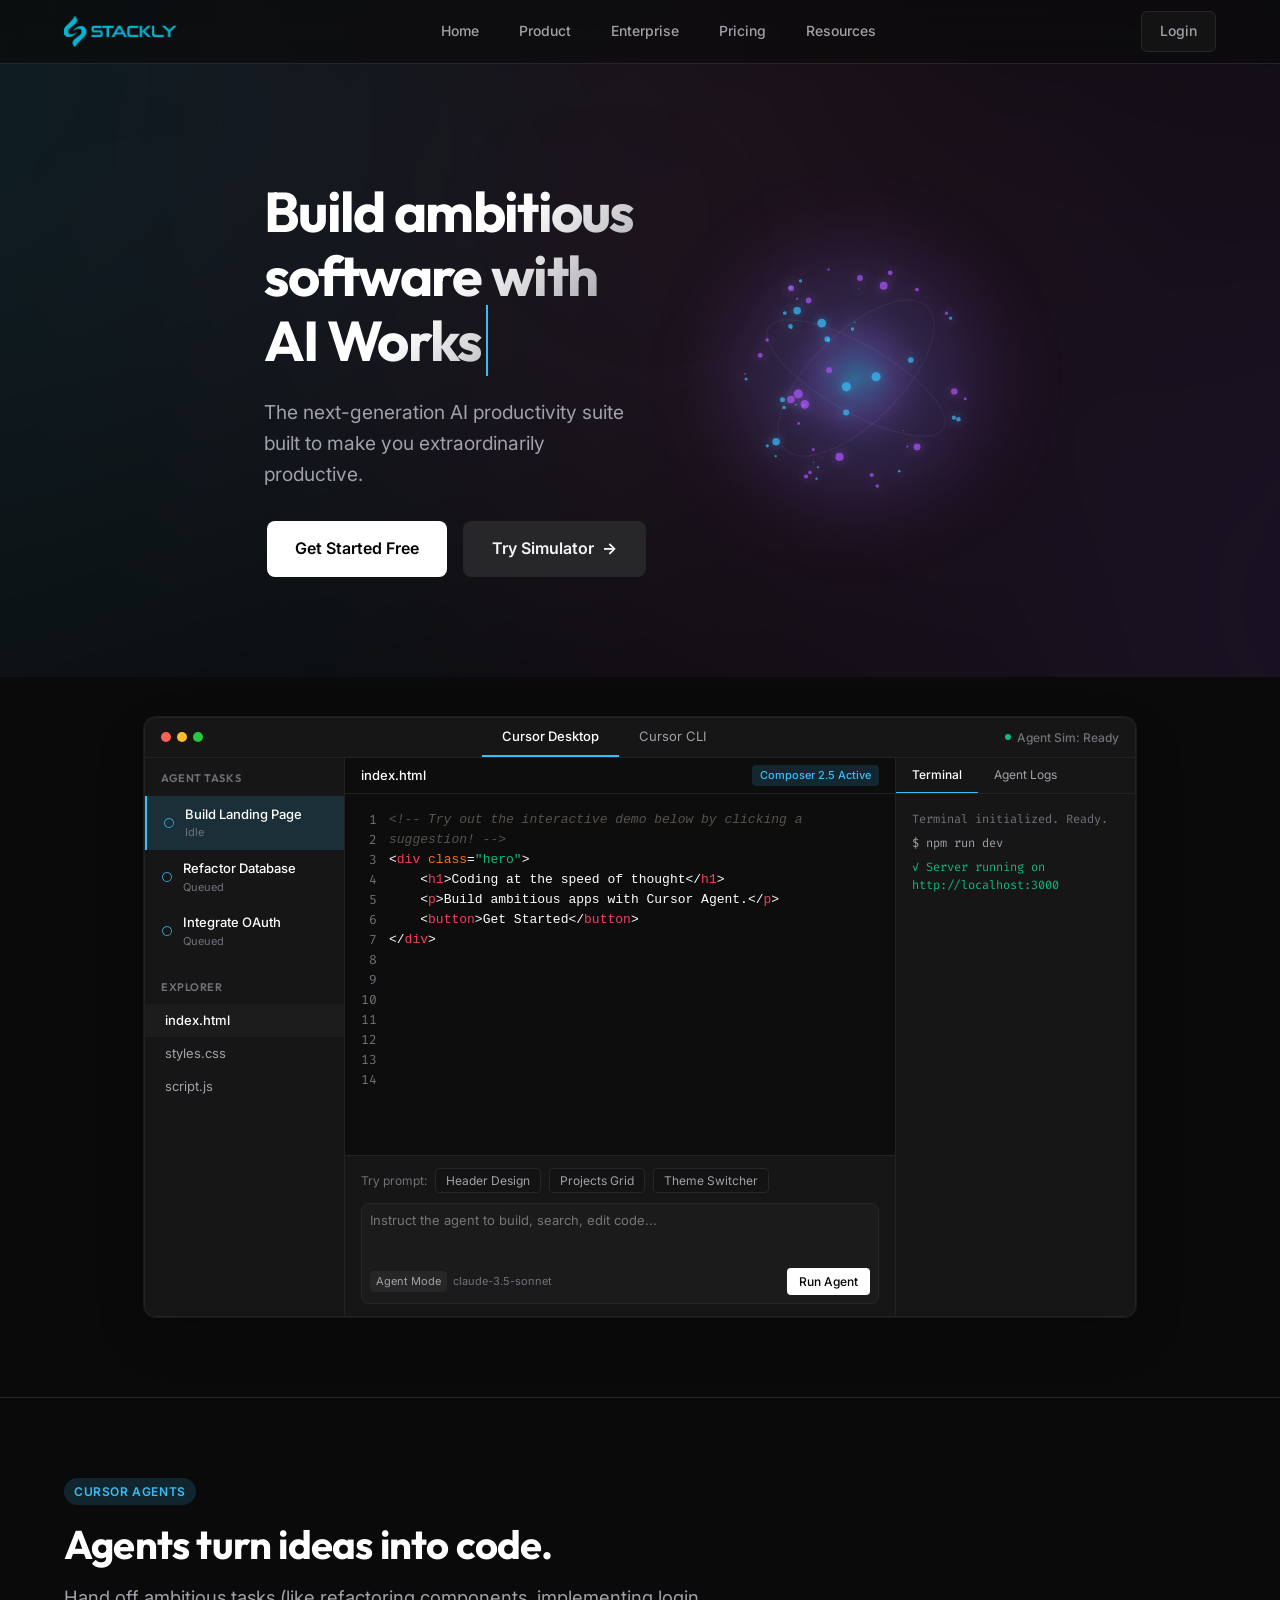
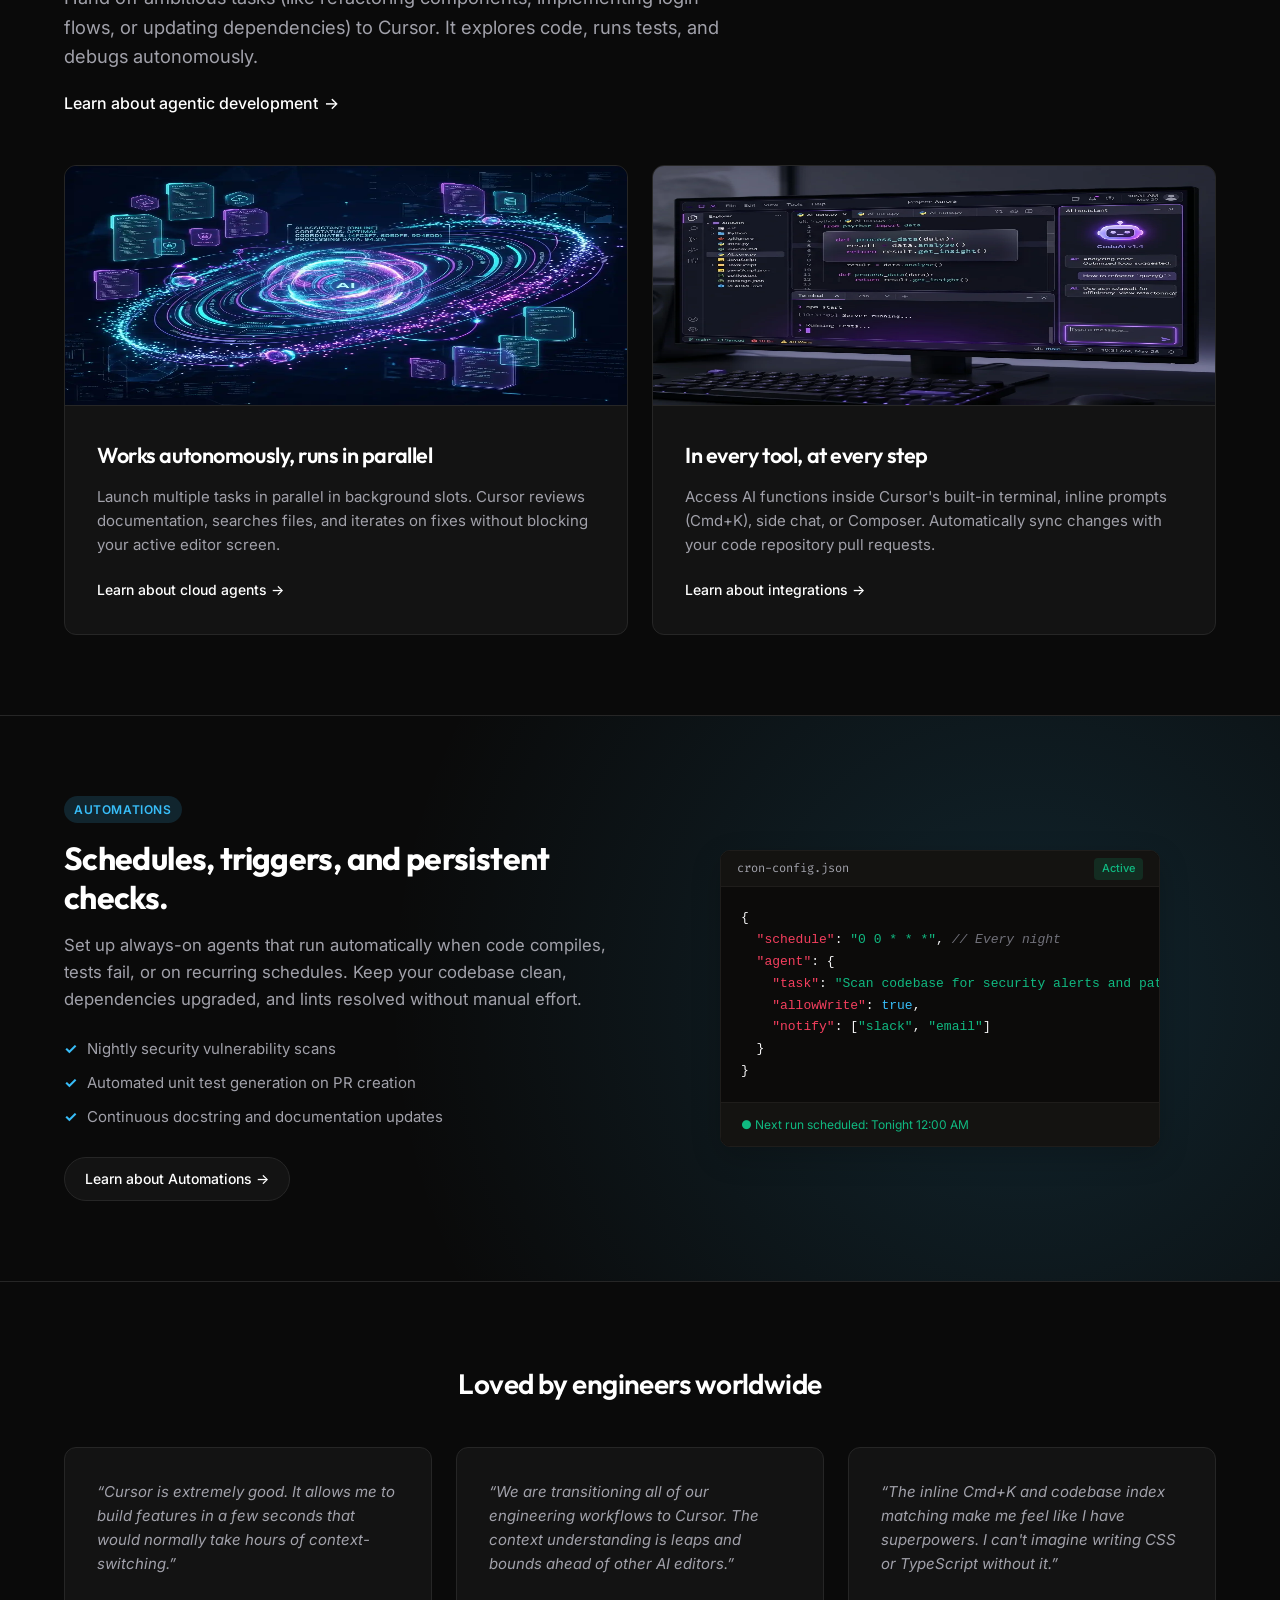
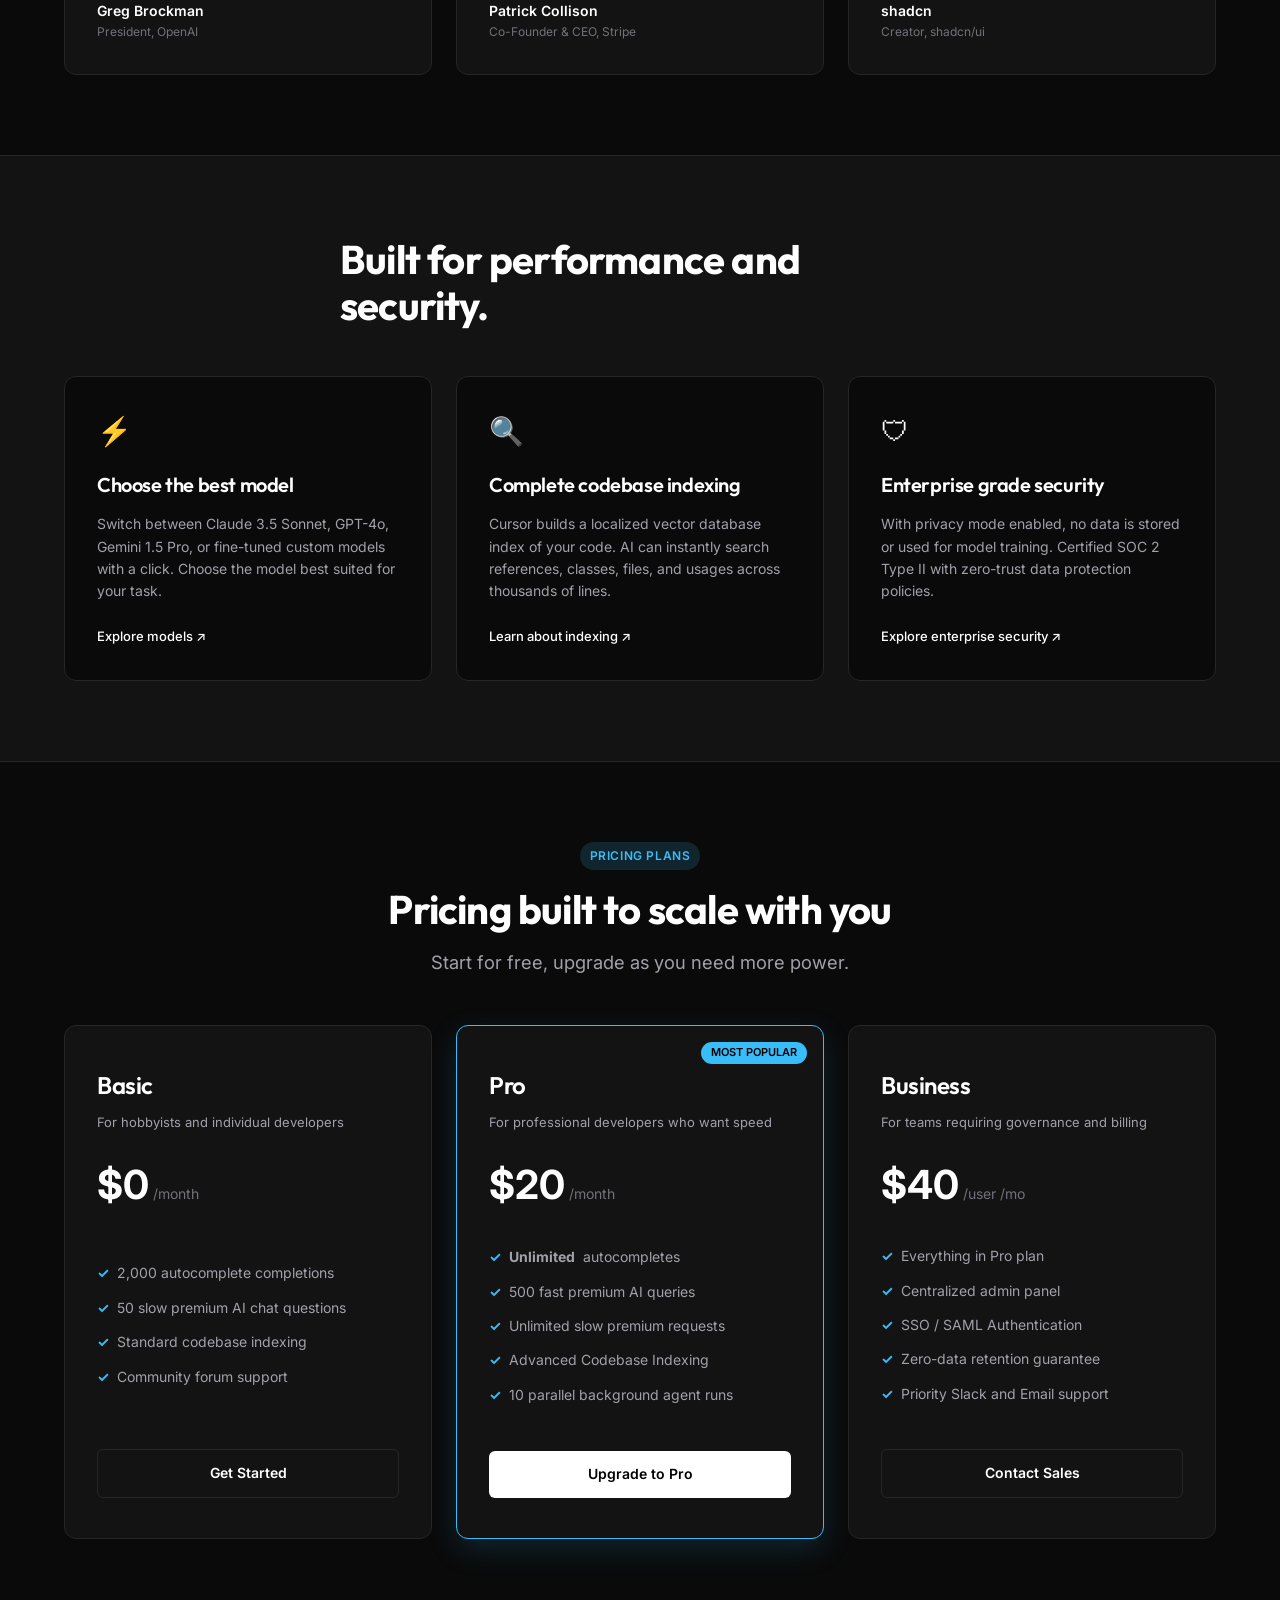
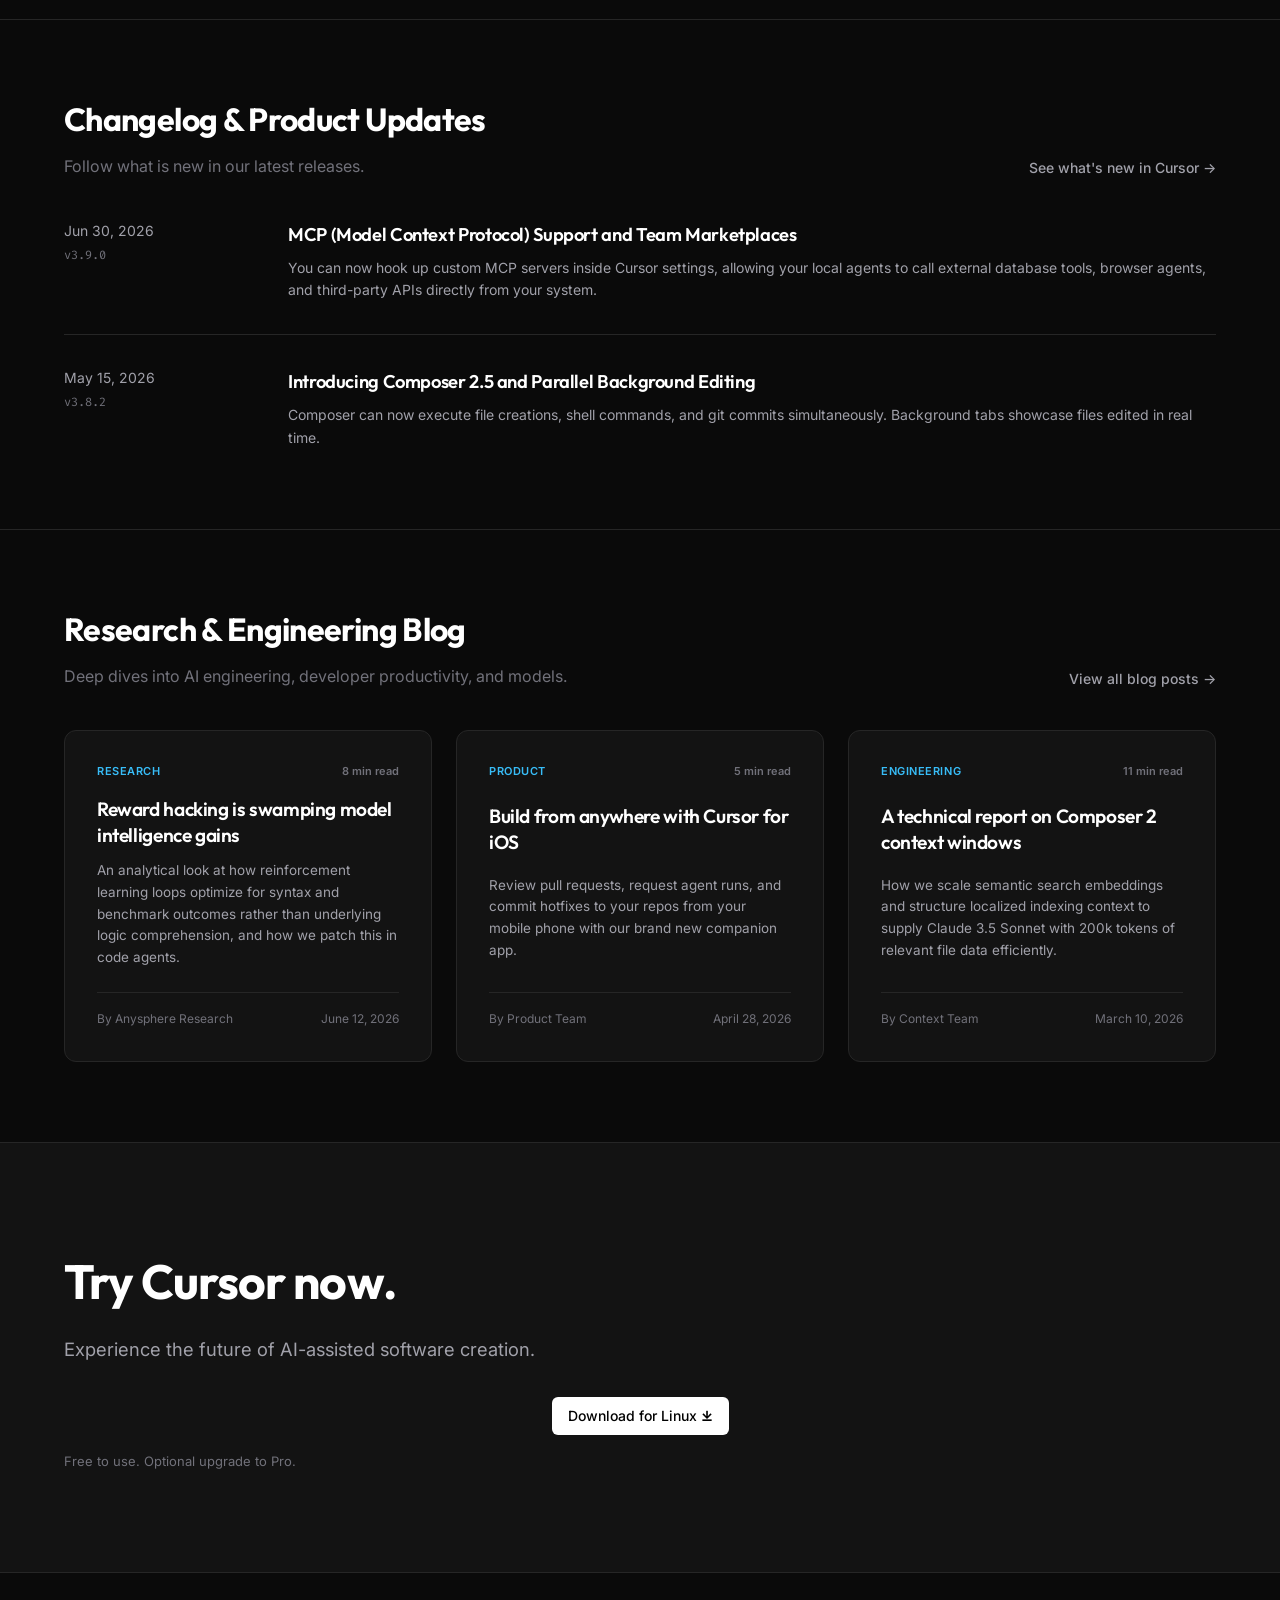
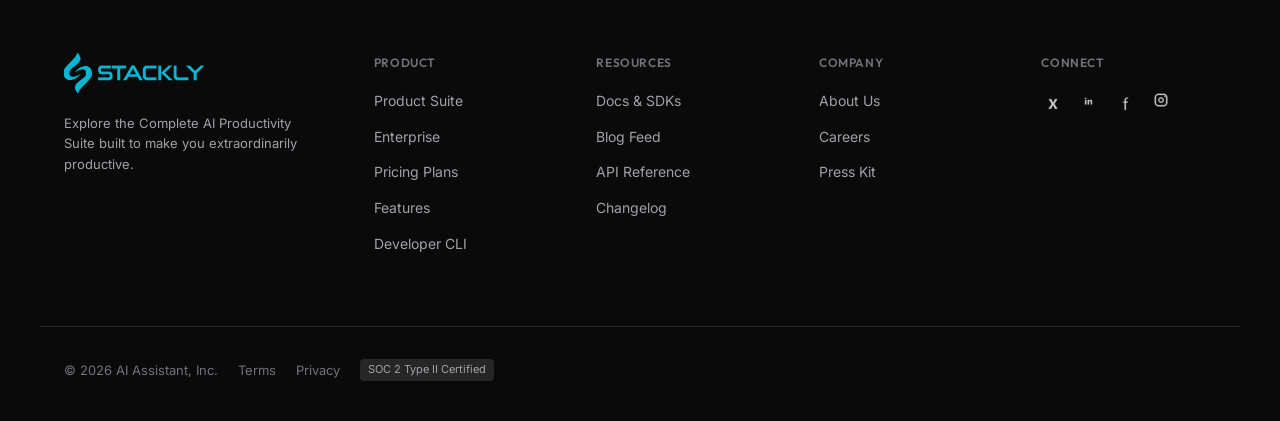
==== index.html @ e02384ad "first commit" ====
<!DOCTYPE html>
<html lang="en" data-theme="dark">
<head>
    <meta charset="UTF-8">
    <meta name="viewport" content="width=device-width, initial-scale=1.0">
    <title>Cursor: AI Assistence</title>
    <meta name="description" content="Built to make you extraordinarily productive, Cursor is the best AI coding agent.">
    
    <!-- Open Graph / Social Media -->
    <meta property="og:title" content="Cursor: AI coding agent">
    <meta property="og:description" content="Built to make you extraordinarily productive, Cursor is the best AI coding agent.">
    <meta property="og:image" content="assets/images/hero_dashboard.webp">
    <meta property="og:url" content="https://cursor.com">
    <meta name="twitter:card" content="summary_large_image">
    
    <!-- Google Fonts -->
    <link rel="preconnect" href="https://fonts.googleapis.com">
    <link rel="preconnect" href="https://fonts.gstatic.com" crossorigin>
    <link href="https://fonts.googleapis.com/css2?family=Fira+Code:wght@400;500&family=Inter:wght@300;400;500;600;700&family=Outfit:wght@400;500;600;700;800&display=swap" rel="stylesheet">
    
    <!-- Stylesheets -->
    <link rel="stylesheet" href="styles.css">
    
    <!-- Favicon -->
    <link rel="shortcut icon" href="https://cursor.com/marketing-static/favicon.ico">
</head>
<body>
    <!-- Navigation Header -->
    <header id="site-header" class="site-header">
        <div class="nav-container">
            <!-- Brand Logo -->
            <a href="index.html" class="brand-logo" id="nav-logo-link">
                <img src="assets/logo (10).webp" alt="AI Assistant Logo" class="logo-img">
            </a>
            
            <!-- Mid Navigation Links -->
            <nav class="main-navigation" id="main-navigation">
                <ul class="nav-list">
                    <li class="nav-item">
                        <a href="index.html" class="nav-link">Home</a>
                    </li>
                    <li class="nav-item">
                        <a href="product.html" class="nav-link">Product</a>
                    </li>
                    <li class="nav-item">
                        <a href="enterprise.html" class="nav-link">Enterprise</a>
                    </li>
                    <li class="nav-item">
                        <a href="pricing.html" class="nav-link">Pricing</a>
                    </li>
                    <li class="nav-item">
                        <a href="resources.html" class="nav-link">Resources</a>
                    </li>
                </ul>
            </nav>
            
            <!-- Right Actions (Sign In) -->
            <div class="header-actions">
                <a href="login.html" class="btn-signin nav-login-btn" id="btn-signin">Login</a>
                
                <!-- Mobile Navigation Toggle -->
                <button class="mobile-menu-toggle" aria-label="Toggle Navigation" id="mobile-menu-toggle">
                    <svg class="menu-open-icon" fill="none" viewBox="0 0 24 24" stroke="currentColor">
                        <path stroke-linecap="round" stroke-linejoin="round" stroke-width="1.5" d="M3.75 6.75h16.5M3.75 12h16.5m-16.5 5.25h16.5" />
                    </svg>
                    <svg class="menu-close-icon hidden" fill="none" viewBox="0 0 24 24" stroke="currentColor">
                        <path stroke-linecap="round" stroke-linejoin="round" stroke-width="1.5" d="M6 18L18 6M6 6l12 12" />
                    </svg>
                </button>
            </div>
        </div>
        
        <!-- Mobile Dropdown Menu -->
        <div class="mobile-dropdown hidden" id="mobile-dropdown-menu">
            <nav class="mobile-nav">
                <ul class="mobile-nav-list">
                    <li><a href="index.html" class="mobile-nav-link">Home</a></li>
                    <li><a href="product.html" class="mobile-nav-link">Product</a></li>
                    <li><a href="enterprise.html" class="mobile-nav-link">Enterprise</a></li>
                    <li><a href="pricing.html" class="mobile-nav-link">Pricing</a></li>
                    <li><a href="resources.html" class="mobile-nav-link">Resources</a></li>
                    <li><a href="login.html" class="mobile-nav-link mobile-login-cta">Login</a></li>
                </ul>
            </nav>
        </div>
    </header>
 
    <main id="main-content">
        <!-- Hero Section -->
        <section class="hero-section aurora-section">
            <div class="aurora-bg"></div>
            <div class="hero-container">
                <div class="hero-layout">
                    <div class="hero-text-block">
                        <h1 class="hero-heading">Build ambitious software with <br><span class="typing-text" data-words="AI Workspace.,Smart Chat.,AI Code Gen.,Workflow Automation."></span></h1>
                        <p class="hero-subtitle">The next-generation AI productivity suite built to make you extraordinarily productive.</p>
                        <div class="hero-ctas">
                            <a href="404.html" class="btn-hero-primary">Get Started Free</a>
                            <a href="404.html" class="btn-hero-secondary">Try Simulator <span class="btn-icon">→</span></a>
                        </div>
                    </div>
                    <div class="hero-orb-block">
                        <div class="orb-container">
                            <div class="orb-glow-backdrop"></div>
                            <canvas id="floating-ai-orb"></canvas>
                        </div>
                    </div>
                </div>
            </div>
        </section>

        <!-- Interactive IDE/Editor Mockup Simulation Section -->
        <section class="ide-demo-section" id="ide-demo">
            <div class="ide-demo-container">
                <div class="ide-frame">
                    <!-- Title Bar / Chrome Header -->
                    <div class="ide-titlebar">
                        <div class="window-controls">
                            <span class="dot red"></span>
                            <span class="dot yellow"></span>
                            <span class="dot green"></span>
                        </div>
                        <div class="tabs-container">
                            <button class="ide-tab active" id="tab-desktop-btn" data-target="ide-desktop-pane">
                                Cursor Desktop
                            </button>
                            <button class="ide-tab" id="tab-cli-btn" data-target="ide-cli-pane">
                                Cursor CLI
                            </button>
                        </div>
                        <div class="ide-status-pill">
                            <span class="pulse-indicator"></span>
                            Agent Sim: Ready
                        </div>
                    </div>
                    
                    <!-- Main Body Interface -->
                    <div class="ide-body">
                        <!-- Desktop Workspace View -->
                        <div class="ide-pane active" id="ide-desktop-pane">
                            <div class="workspace-layout">
                                <!-- Sidebar Files List -->
                                <aside class="ide-sidebar">
                                    <div class="sidebar-section">
                                        <div class="sidebar-title">Agent Tasks</div>
                                        <div class="task-rows">
                                            <div class="task-row active" id="task-sidebar-landing">
                                                <div class="task-icon"><svg width="12" height="12" fill="currentColor" viewBox="0 0 256 256"><path d="M128,24A104,104,0,1,0,232,128,104.11,104.11,0,0,0,128,24Zm0,192a88,88,0,1,1,88-88A88.1,88.1,0,0,1,128,216Z"></path></svg></div>
                                                <div class="task-details">
                                                    <div class="task-name">Build Landing Page</div>
                                                    <div class="task-status" id="task-status-lbl">Idle</div>
                                                </div>
                                            </div>
                                            <div class="task-row">
                                                <div class="task-icon"><svg width="12" height="12" fill="currentColor" viewBox="0 0 256 256"><path d="M128,24A104,104,0,1,0,232,128,104.11,104.11,0,0,0,128,24Zm0,192a88,88,0,1,1,88-88A88.1,88.1,0,0,1,128,216Z"></path></svg></div>
                                                <div class="task-details">
                                                    <div class="task-name">Refactor Database</div>
                                                    <div class="task-status">Queued</div>
                                                </div>
                                            </div>
                                            <div class="task-row">
                                                <div class="task-icon"><svg width="12" height="12" fill="currentColor" viewBox="0 0 256 256"><path d="M128,24A104,104,0,1,0,232,128,104.11,104.11,0,0,0,128,24Zm0,192a88,88,0,1,1,88-88A88.1,88.1,0,0,1,128,216Z"></path></svg></div>
                                                <div class="task-details">
                                                    <div class="task-name">Integrate OAuth</div>
                                                    <div class="task-status">Queued</div>
                                                </div>
                                            </div>
                                        </div>
                                    </div>
                                    
                                    <div class="sidebar-section file-explorer">
                                        <div class="sidebar-title">Explorer</div>
                                        <ul class="file-list">
                                            <li class="file-item file-html selected">index.html</li>
                                            <li class="file-item file-css">styles.css</li>
                                            <li class="file-item file-js">script.js</li>
                                        </ul>
                                    </div>
                                </aside>
                                
                                <!-- Editor Workspace Center Panel -->
                                <div class="ide-editor-area">
                                    <div class="editor-header">
                                        <span class="active-tab-file">index.html</span>
                                        <span class="editor-mode-badge">Composer 2.5 Active</span>
                                    </div>
                                    <!-- Editor Window with lines -->
                                    <div class="editor-window">
                                        <div class="line-numbers" id="editor-line-numbers">
                                            <div>1</div><div>2</div><div>3</div><div>4</div><div>5</div><div>6</div><div>7</div><div>8</div><div>9</div><div>10</div><div>11</div><div>12</div><div>13</div><div>14</div>
                                        </div>
                                        <pre class="code-output" id="editor-code-output"><code><span class="code-comment">&lt;!-- Try out the interactive demo below by clicking a suggestion! --&gt;</span>
&lt;<span class="code-tag">div</span> <span class="code-attr">class</span>=<span class="code-str">"hero"</span>&gt;
    &lt;<span class="code-tag">h1</span>&gt;Coding at the speed of thought&lt;/<span class="code-tag">h1</span>&gt;
    &lt;<span class="code-tag">p</span>&gt;Build ambitious apps with Cursor Agent.&lt;/<span class="code-tag">p</span>&gt;
    &lt;<span class="code-tag">button</span>&gt;Get Started&lt;/<span class="code-tag">button</span>&gt;
&lt;/<span class="code-div">div</span>&gt;</code></pre>
                                    </div>
                                    
                                    <!-- Interactive Controller UI at Bottom of IDE -->
                                    <div class="editor-interactive-panel">
                                        <!-- Task Suggestions -->
                                        <div class="suggestions-row">
                                            <span class="suggest-label">Try prompt:</span>
                                            <button class="suggest-btn" data-prompt="Build a glassmorphism landing page header">Header Design</button>
                                            <button class="suggest-btn" data-prompt="Add responsive grid layout for projects">Projects Grid</button>
                                            <button class="suggest-btn" data-prompt="Create an interactive dark theme switcher">Theme Switcher</button>
                                        </div>
                                        
                                        <!-- Prompt Input Bar -->
                                        <div class="prompt-input-wrapper">
                                            <textarea class="prompt-textarea" placeholder="Instruct the agent to build, search, edit code..." id="sim-prompt-input"></textarea>
                                            <div class="prompt-controls">
                                                <div class="model-select">
                                                    <span class="model-badge">Agent Mode</span>
                                                    <span class="model-name">claude-3.5-sonnet</span>
                                                </div>
                                                <button class="prompt-submit-btn" id="sim-submit-btn">Run Agent</button>
                                            </div>
                                        </div>
                                    </div>
                                </div>
                                
                                <!-- Side Panel (Terminal, Web preview, or Task details) -->
                                <aside class="ide-terminal-panel">
                                    <div class="panel-header">
                                        <span class="panel-tab active">Terminal</span>
                                        <span class="panel-tab">Agent Logs</span>
                                    </div>
                                    <div class="terminal-body" id="ide-terminal-body">
                                        <div class="term-line system">Terminal initialized. Ready.</div>
                                        <div class="term-line">$ npm run dev</div>
                                        <div class="term-line success">✓ Server running on http://localhost:3000</div>
                                    </div>
                                </aside>
                            </div>
                        </div>
                        
                        <!-- CLI Workspace View -->
                        <div class="ide-pane" id="ide-cli-pane">
                            <div class="cli-workspace">
                                <div class="cli-header">
                                    <span class="cli-title">cursor-cli - sh - 80×24</span>
                                </div>
                                <div class="cli-body" id="cli-output">
                                    <div class="cli-line">Microsoft Windows [Version 10.0.22631]</div>
                                    <div class="cli-line">(c) Microsoft Corporation. All rights reserved.</div>
                                    <div class="cli-line">&nbsp;</div>
                                    <div class="cli-line">C:\Projects\my-app&gt; curl -fsSL https://cursor.com/install.sh | sh</div>
                                    <div class="cli-line info">Downloading Cursor CLI...</div>
                                    <div class="cli-line progress">[========================================>] 100% (4.2 MB)</div>
                                    <div class="cli-line success">Cursor CLI successfully installed!</div>
                                    <div class="cli-line">&nbsp;</div>
                                    <div class="cli-line">C:\Projects\my-app&gt; cursor --agent "Create a nextjs component that fetches stock prices"</div>
                                    <div class="cli-line warning">→ Initializing Cursor Agent in C:\Projects\my-app...</div>
                                    <div class="cli-line">Type "cursor --help" to view options. Run prompts directly to invoke.</div>
                                </div>
                            </div>
                        </div>
                    </div>
                </div>
            </div>
        </section>

        <!-- Feature Pillar Sections -->
        <section class="features-overview" id="agents">
            <div class="container section-container">
                <div class="feature-headline-block">
                    <span class="badge-accent">Cursor Agents</span>
                    <h2 class="section-title">Agents turn ideas into code.</h2>
                    <p class="section-subtitle font-sans">Hand off ambitious tasks (like refactoring components, implementing login flows, or updating dependencies) to Cursor. It explores code, runs tests, and debugs autonomously.</p>
                    <a href="404.html" class="link-arrow">Learn about agentic development <span class="arrow">→</span></a>
                </div>
                
                <div class="feature-grid">
                    <!-- Feature Card 1 -->
                    <div class="feature-card glass-panel animate-on-scroll">
                        <div class="card-image-box">
                            <img src="assets/images/ai_assistant_hud.webp" alt="Autonomous Workflow" class="card-img">
                        </div>
                        <div class="card-content">
                            <h3 class="card-title">Works autonomously, runs in parallel</h3>
                            <p class="card-text">Launch multiple tasks in parallel in background slots. Cursor reviews documentation, searches files, and iterates on fixes without blocking your active editor screen.</p>
                            <a href="404.html" class="card-link">Learn about cloud agents →</a>
                        </div>
                    </div>
                    
                    <!-- Feature Card 2 -->
                    <div class="feature-card glass-panel animate-on-scroll">
                        <div class="card-image-box">
                            <img src="assets/images/coding_workspace.webp" alt="IDE tools integration" class="card-img">
                        </div>
                        <div class="card-content">
                            <h3 class="card-title">In every tool, at every step</h3>
                            <p class="card-text">Access AI functions inside Cursor's built-in terminal, inline prompts (Cmd+K), side chat, or Composer. Automatically sync changes with your code repository pull requests.</p>
                            <a href="404.html" class="card-link">Learn about integrations →</a>
                        </div>
                    </div>
                </div>
            </div>
        </section>

        <!-- Secondary Automations Section -->
        <section class="automations-section" id="automations">
            <div class="container">
                <div class="automations-layout">
                    <div class="automations-text animate-on-scroll">
                        <span class="badge-accent">Automations</span>
                        <h2 class="section-title-sm">Schedules, triggers, and persistent checks.</h2>
                        <p class="section-paragraph">Set up always-on agents that run automatically when code compiles, tests fail, or on recurring schedules. Keep your codebase clean, dependencies upgraded, and lints resolved without manual effort.</p>
                        <ul class="check-list">
                            <li><span class="check-mark">✓</span> Nightly security vulnerability scans</li>
                            <li><span class="check-mark">✓</span> Automated unit test generation on PR creation</li>
                            <li><span class="check-mark">✓</span> Continuous docstring and documentation updates</li>
                        </ul>
                        <a href="404.html" class="btn-link-pill">Learn about Automations →</a>
                    </div>
                    
                    <!-- Simulated Code automation block (Mock UI) -->
                    <div class="automations-mockup-container animate-on-scroll">
                        <div class="automations-card">
                            <div class="mockup-header">
                                <span class="mockup-title">cron-config.json</span>
                                <span class="badge-active">Active</span>
                            </div>
                            <pre class="mockup-code"><code>{
  <span class="json-key">"schedule"</span>: <span class="json-str">"0 0 * * *"</span>, <span class="json-comment">// Every night</span>
  <span class="json-key">"agent"</span>: {
    <span class="json-key">"task"</span>: <span class="json-str">"Scan codebase for security alerts and patch packages"</span>,
    <span class="json-key">"allowWrite"</span>: <span class="json-bool">true</span>,
    <span class="json-key">"notify"</span>: [<span class="json-str">"slack"</span>, <span class="json-str">"email"</span>]
  }
}</code></pre>
                            <div class="mockup-footer-action">
                                <span class="log-status success">● Next run scheduled: Tonight 12:00 AM</span>
                            </div>
                        </div>
                    </div>
                </div>
            </div>
        </section>
 
        <!-- Social Proof / Quotes Testimonials -->
        <section class="testimonials-section">
            <div class="container">
                <h3 class="testimonials-heading">Loved by engineers worldwide</h3>
                <div class="testimonials-grid">
                    <!-- Quote 1 -->
                    <blockquote class="testimonial-card">
                        <p class="quote-text">“Cursor is extremely good. It allows me to build features in a few seconds that would normally take hours of context-switching.”</p>
                        <cite class="quote-author">
                            <span class="author-name">Greg Brockman</span>
                            <span class="author-title">President, OpenAI</span>
                        </cite>
                    </blockquote>
                    
                    <!-- Quote 2 -->
                    <blockquote class="testimonial-card">
                        <p class="quote-text">“We are transitioning all of our engineering workflows to Cursor. The context understanding is leaps and bounds ahead of other AI editors.”</p>
                        <cite class="quote-author">
                            <span class="author-name">Patrick Collison</span>
                            <span class="author-title">Co-Founder & CEO, Stripe</span>
                        </cite>
                    </blockquote>
                    
                    <!-- Quote 3 -->
                    <blockquote class="testimonial-card">
                        <p class="quote-text">“The inline Cmd+K and codebase index matching make me feel like I have superpowers. I can't imagine writing CSS or TypeScript without it.”</p>
                        <cite class="quote-author">
                            <span class="author-name">shadcn</span>
                            <span class="author-title">Creator, shadcn/ui</span>
                        </cite>
                    </blockquote>
                </div>
            </div>
        </section>
 
        <!-- Stay on Frontier (Feature details) -->
        <section class="frontier-section" id="enterprise">
            <div class="container">
                <div class="frontier-intro">
                    <h2 class="section-title text-center">Built for performance and security.</h2>
                </div>
                
                <div class="frontier-grid">
                    <!-- Item 1 -->
                    <div class="frontier-card">
                        <div class="frontier-icon">⚡</div>
                        <h3 class="frontier-card-title">Choose the best model</h3>
                        <p class="frontier-card-desc">Switch between Claude 3.5 Sonnet, GPT-4o, Gemini 1.5 Pro, or fine-tuned custom models with a click. Choose the model best suited for your task.</p>
                        <a href="404.html" class="frontier-link">Explore models ↗</a>
                    </div>
                    
                    <!-- Item 2 -->
                    <div class="frontier-card">
                        <div class="frontier-icon">🔍</div>
                        <h3 class="frontier-card-title">Complete codebase indexing</h3>
                        <p class="frontier-card-desc">Cursor builds a localized vector database index of your code. AI can instantly search references, classes, files, and usages across thousands of lines.</p>
                        <a href="404.html" class="frontier-link">Learn about indexing ↗</a>
                    </div>
                    
                    <!-- Item 3 -->
                    <div class="frontier-card">
                        <div class="frontier-icon">🛡</div>
                        <h3 class="frontier-card-title">Enterprise grade security</h3>
                        <p class="frontier-card-desc">With privacy mode enabled, no data is stored or used for model training. Certified SOC 2 Type II with zero-trust data protection policies.</p>
                        <a href="404.html" class="frontier-link">Explore enterprise security ↗</a>
                    </div>
                </div>
            </div>
        </section>
 
        <!-- Pricing Overview Section -->
        <section class="pricing-section" id="pricing">
            <div class="container">
                <div class="pricing-header">
                    <span class="badge-accent">Pricing Plans</span>
                    <h2 class="section-title text-center">Pricing built to scale with you</h2>
                    <p class="section-subtitle text-center">Start for free, upgrade as you need more power.</p>
                </div>
                
                <div class="pricing-grid">
                    <!-- Plan 1: Free -->
                    <div class="pricing-card glass-panel">
                        <div class="pricing-card-header">
                            <h3 class="plan-name">Basic</h3>
                            <p class="plan-desc">For hobbyists and individual developers</p>
                            <div class="plan-price"><span class="price-val">$0</span><span class="price-freq">/month</span></div>
                        </div>
                        <ul class="plan-features">
                            <li><span class="feat-check">✓</span> 2,000 autocomplete completions</li>
                            <li><span class="feat-check">✓</span> 50 slow premium AI chat questions</li>
                            <li><span class="feat-check">✓</span> Standard codebase indexing</li>
                            <li><span class="feat-check">✓</span> Community forum support</li>
                        </ul>
                        <a href="404.html" class="btn-plan-action">Get Started</a>
                    </div>
                    
                    <!-- Plan 2: Pro -->
                    <div class="pricing-card glass-panel popular">
                        <div class="popular-badge">Most Popular</div>
                        <div class="pricing-card-header">
                            <h3 class="plan-name">Pro</h3>
                            <p class="plan-desc">For professional developers who want speed</p>
                            <div class="plan-price"><span class="price-val">$20</span><span class="price-freq">/month</span></div>
                        </div>
                        <ul class="plan-features">
                            <li><span class="feat-check">✓</span> <strong>Unlimited</strong> autocompletes</li>
                            <li><span class="feat-check">✓</span> 500 fast premium AI queries</li>
                            <li><span class="feat-check">✓</span> Unlimited slow premium requests</li>
                            <li><span class="feat-check">✓</span> Advanced Codebase Indexing</li>
                            <li><span class="feat-check">✓</span> 10 parallel background agent runs</li>
                        </ul>
                        <a href="404.html" class="btn-plan-action primary">Upgrade to Pro</a>
                    </div>
                    
                    <!-- Plan 3: Business -->
                    <div class="pricing-card glass-panel">
                        <div class="pricing-card-header">
                            <h3 class="plan-name">Business</h3>
                            <p class="plan-desc">For teams requiring governance and billing</p>
                            <div class="plan-price"><span class="price-val">$40</span><span class="price-freq">/user /mo</span></div>
                        </div>
                        <ul class="plan-features">
                            <li><span class="feat-check">✓</span> Everything in Pro plan</li>
                            <li><span class="feat-check">✓</span> Centralized admin panel</li>
                            <li><span class="feat-check">✓</span> SSO / SAML Authentication</li>
                            <li><span class="feat-check">✓</span> Zero-data retention guarantee</li>
                            <li><span class="feat-check">✓</span> Priority Slack and Email support</li>
                        </ul>
                        <a href="404.html" class="btn-plan-action">Contact Sales</a>
                    </div>
                </div>
            </div>
        </section>
 
        <!-- Changelog & Research Grid -->
        <section class="changelog-section" id="changelog">
            <div class="container">
                <div class="changelog-header-row">
                    <div>
                        <h2 class="section-title-sm">Changelog & Product Updates</h2>
                        <p class="section-paragraph-muted">Follow what is new in our latest releases.</p>
                    </div>
                    <a href="404.html" class="btn-secondary-link">See what's new in Cursor →</a>
                </div>
                
                <div class="changelog-list">
                    <!-- Release Item 1 -->
                    <div class="changelog-item">
                        <div class="changelog-meta">
                            <span class="changelog-date">Jun 30, 2026</span>
                            <span class="changelog-ver">v3.9.0</span>
                        </div>
                        <div class="changelog-content">
                            <h4 class="changelog-title">MCP (Model Context Protocol) Support and Team Marketplaces</h4>
                            <p class="changelog-desc">You can now hook up custom MCP servers inside Cursor settings, allowing your local agents to call external database tools, browser agents, and third-party APIs directly from your system.</p>
                        </div>
                    </div>
                    
                    <!-- Release Item 2 -->
                    <div class="changelog-item">
                        <div class="changelog-meta">
                            <span class="changelog-date">May 15, 2026</span>
                            <span class="changelog-ver">v3.8.2</span>
                        </div>
                        <div class="changelog-content">
                            <h4 class="changelog-title">Introducing Composer 2.5 and Parallel Background Editing</h4>
                            <p class="changelog-desc">Composer can now execute file creations, shell commands, and git commits simultaneously. Background tabs showcase files edited in real time.</p>
                        </div>
                    </div>
                </div>
            </div>
        </section>
 
        <!-- Blog Grid Section -->
        <section class="blog-section" id="blog">
            <div class="container">
                <div class="blog-header-row">
                    <div>
                        <h2 class="section-title-sm">Research & Engineering Blog</h2>
                        <p class="section-paragraph-muted">Deep dives into AI engineering, developer productivity, and models.</p>
                    </div>
                    <a href="404.html" class="btn-secondary-link">View all blog posts →</a>
                </div>
                
                <div class="blog-grid">
                    <!-- Post 1 -->
                    <article class="blog-card">
                        <div class="blog-card-meta">
                            <span class="blog-tag">Research</span>
                            <span class="blog-readtime">8 min read</span>
                        </div>
                        <h3 class="blog-card-title">Reward hacking is swamping model intelligence gains</h3>
                        <p class="blog-card-preview">An analytical look at how reinforcement learning loops optimize for syntax and benchmark outcomes rather than underlying logic comprehension, and how we patch this in code agents.</p>
                        <div class="blog-card-footer">
                            <span class="blog-author">By Anysphere Research</span>
                            <span class="blog-date">June 12, 2026</span>
                        </div>
                    </article>
                    
                    <!-- Post 2 -->
                    <article class="blog-card">
                        <div class="blog-card-meta">
                            <span class="blog-tag">Product</span>
                            <span class="blog-readtime">5 min read</span>
                        </div>
                        <h3 class="blog-card-title">Build from anywhere with Cursor for iOS</h3>
                        <p class="blog-card-preview">Review pull requests, request agent runs, and commit hotfixes to your repos from your mobile phone with our brand new companion app.</p>
                        <div class="blog-card-footer">
                            <span class="blog-author">By Product Team</span>
                            <span class="blog-date">April 28, 2026</span>
                        </div>
                    </article>
                    
                    <!-- Post 3 -->
                    <article class="blog-card">
                        <div class="blog-card-meta">
                            <span class="blog-tag">Engineering</span>
                            <span class="blog-readtime">11 min read</span>
                        </div>
                        <h3 class="blog-card-title">A technical report on Composer 2 context windows</h3>
                        <p class="blog-card-preview">How we scale semantic search embeddings and structure localized indexing context to supply Claude 3.5 Sonnet with 200k tokens of relevant file data efficiently.</p>
                        <div class="blog-card-footer">
                            <span class="blog-author">By Context Team</span>
                            <span class="blog-date">March 10, 2026</span>
                        </div>
                    </article>
                </div>
            </div>
        </section>
 
        <!-- Final CTA Section -->
        <section class="final-cta-section" id="download">
            <div class="container text-center">
                <h2 class="cta-title">Try Cursor now.</h2>
                <p class="cta-subtitle">Experience the future of AI-assisted software creation.</p>
                <div class="cta-buttons">
                    <a href="404.html" class="btn-download-main btn-download-cta" id="cta-download-btn">
                        Download for Windows 
                        <span class="btn-icon">⤓</span>
                    </a>
                </div>
                <div class="cta-small-text">Free to use. Optional upgrade to Pro.</div>
            </div>
        </section>
    </main>

    <!-- Footer -->
    <footer class="site-footer">
        <div class="container footer-grid">
            <!-- Col 0: Brand Logo -->
            <div class="footer-brand-col">
                <a href="index.html" class="footer-logo">
                    <img src="assets/logo (10).webp" alt="AI Assistant Logo" class="footer-logo-img">
                </a>
                <p class="footer-brand-desc">Explore the Complete AI Productivity Suite built to make you extraordinarily productive.</p>
            </div>
            
            <!-- Col 1: Links -->
            <div class="footer-links-col">
                <h5 class="footer-col-title">Product</h5>
                <ul class="footer-links-list">
                    <li><a href="product.html">Product Suite</a></li>
                    <li><a href="enterprise.html">Enterprise</a></li>
                    <li><a href="pricing.html">Pricing Plans</a></li>
                    <li><a href="404.html">Features</a></li>
                    <li><a href="404.html">Developer CLI</a></li>
                </ul>
            </div>
            
            <!-- Col 2: Links -->
            <div class="footer-links-col">
                <h5 class="footer-col-title">Resources</h5>
                <ul class="footer-links-list">
                    <li><a href="resources.html">Docs & SDKs</a></li>
                    <li><a href="404.html">Blog Feed</a></li>
                    <li><a href="404.html">API Reference</a></li>
                    <li><a href="404.html">Changelog</a></li>
                </ul>
            </div>
            
            <!-- Col 3: Links -->
            <div class="footer-links-col">
                <h5 class="footer-col-title">Company</h5>
                <ul class="footer-links-list">
                    <li><a href="404.html">About Us</a></li>
                    <li><a href="404.html">Careers</a></li>
                    <li><a href="404.html">Press Kit</a></li>
                </ul>
            </div>
            
            <!-- Col 4: Links -->
            <div class="footer-links-col">
                <h5 class="footer-col-title">Connect</h5>
                <ul class="footer-links-list" style="display: flex; gap: 12px; margin-top: 8px;">
                    <li>
                        <a href="404.html">
                            <img src="assets/twitter.webp" alt="Twitter" class="social-icon">
                        </a>
                    </li>
                    <li>
                        <a href="404.html">
                            <img src="assets/linkedin.webp" alt="LinkedIn" class="social-icon">
                        </a>
                    </li>
                    <li>
                        <a href="404.html">
                            <img src="assets/facebook.webp" alt="Facebook" class="social-icon">
                        </a>
                    </li>
                    <li>
                        <a href="404.html">
                            <img src="assets/instagram.webp" alt="Instagram" class="social-icon">
                        </a>
                    </li>
                </ul>
            </div>
        </div>
        
        <div class="container footer-bottom">
            <div class="footer-bottom-left">
                <span class="copyright">© 2026 AI Assistant, Inc.</span>
                <a href="404.html" class="legal-link">Terms</a>
                <a href="404.html" class="legal-link">Privacy</a>
                <span class="badge-soc">SOC 2 Type II Certified</span>
            </div>
            
            <div class="footer-bottom-right">
                <!-- Theme Switcher Removed -->
            </div>
        </div>
    </footer>

    <!-- Scripts -->
    <script src="script.js"></script>
</body>
</html>
---- styles.css ----
/* CSS Design System for Cursor Clone */

/* Theme Variables */
:root {
    /* Transitions */
    --transition-fast: 0.15s ease;
    --transition-normal: 0.25s cubic-bezier(0.4, 0, 0.2, 1);
    
    /* Layout */
    --max-width: 1200px;
    --header-height: 64px;
    
    /* Fonts */
    --font-sans: 'Inter', -apple-system, BlinkMacSystemFont, "Segoe UI", Roboto, Helvetica, Arial, sans-serif;
    --font-heading: 'Outfit', var(--font-sans);
    --font-mono: 'Fira Code', SFMono-Regular, Consolas, "Liberation Mono", Menlo, monospace;
}

/* Dark Mode (Default) */
html[data-theme="dark"] {
    --bg-page: #0a0a0a;
    --bg-header: rgba(10, 10, 10, 0.7);
    --bg-card: #131313;
    --bg-card-hover: #1c1c1c;
    --bg-panel: #141414;
    --bg-input: #1b1b1b;
    --border-color: #262626;
    --border-glow: rgba(255, 255, 255, 0.08);
    --text-primary: #ffffff;
    --text-secondary: #a1a1aa;
    --text-muted: #71717a;
    --primary-color: #ffffff;
    --primary-text-color: #000000;
    --secondary-color: #27272a;
    --secondary-text-color: #f4f4f5;
    --accent-color: #38bdf8;
    --accent-glow: rgba(56, 189, 248, 0.15);
    --ide-bg: #0d0d0d;
    --ide-chrome: #161616;
    --ide-border: #222222;
}

/* Light Mode */
html[data-theme="light"] {
    --bg-page: #f7f7f4;
    --bg-header: rgba(247, 247, 244, 0.7);
    --bg-card: #ffffff;
    --bg-card-hover: #f1f1ef;
    --bg-panel: #eaeaea;
    --bg-input: #ffffff;
    --border-color: #e4e4e0;
    --border-glow: rgba(0, 0, 0, 0.04);
    --text-primary: #1c1917;
    --text-secondary: #57534e;
    --text-muted: #878580;
    --primary-color: #1c1917;
    --primary-text-color: #ffffff;
    --secondary-color: #e7e5e4;
    --secondary-text-color: #1c1917;
    --accent-color: #0284c7;
    --accent-glow: rgba(2, 132, 199, 0.1);
    --ide-bg: #fdfdfc;
    --ide-chrome: #f0f0ed;
    --ide-border: #e2e2de;
}

/* Base Styles */
* {
    box-sizing: border-box;
    margin: 0;
    padding: 0;
}

html {
    scroll-behavior: smooth;
    max-width: 100%;
    overflow-x: hidden;
}

body {
    background-color: var(--bg-page);
    color: var(--text-primary);
    font-family: var(--font-sans);
    line-height: 1.6;
    font-size: 16px;
    transition: background-color var(--transition-normal), color var(--transition-normal);
    -webkit-font-smoothing: antialiased;
    max-width: 100%;
    overflow-x: hidden;
}

h1, h2, h3, h4, h5, h6 {
    font-family: var(--font-heading);
    font-weight: 600;
    letter-spacing: -0.02em;
    color: var(--text-primary);
}

a {
    color: inherit;
    text-decoration: none;
    transition: color var(--transition-fast);
}

/* Container Layout */
.container {
    width: 100%;
    max-width: var(--max-width);
    margin: 0 auto;
    padding: 0 24px;
}

/* Sticky Navigation Header */
.site-header {
    position: fixed;
    top: 0;
    left: 0;
    width: 100%;
    height: var(--header-height);
    background-color: var(--bg-header);
    backdrop-filter: blur(12px);
    -webkit-backdrop-filter: blur(12px);
    border-bottom: 1px solid var(--border-color);
    z-index: 100;
    transition: background-color var(--transition-normal), border-color var(--transition-normal);
}

.nav-container {
    max-width: var(--max-width);
    height: 100%;
    margin: 0 auto;
    padding: 0 24px;
    display: flex;
    align-items: center;
    justify-content: space-between;
}

.brand-logo {
    display: flex;
    align-items: center;
    color: var(--text-primary);
}

.logo-icon {
    height: 20px;
    width: auto;
}

/* Dropdown Menus */
.main-navigation {
    display: flex;
    align-items: center;
}

.nav-list {
    display: flex;
    list-style: none;
    gap: 8px;
}

.nav-item {
    position: relative;
}

.nav-link, .nav-btn-link {
    display: flex;
    align-items: center;
    gap: 4px;
    padding: 8px 16px;
    font-size: 14px;
    font-weight: 500;
    color: var(--text-secondary);
    background: none;
    border: none;
    cursor: pointer;
    border-radius: 6px;
    font-family: inherit;
    transition: color var(--transition-fast), background-color var(--transition-fast);
}

.nav-link:hover, .nav-btn-link:hover {
    color: var(--text-primary);
    background-color: var(--bg-card-hover);
}

.caret-icon {
    font-size: 10px;
    opacity: 0.7;
    margin-left: 2px;
}

/* Hover-based Dropdown Menu */
.dropdown-menu {
    position: absolute;
    top: calc(100% + 4px);
    left: 0;
    min-width: 180px;
    background-color: var(--bg-card);
    border: 1px solid var(--border-color);
    border-radius: 8px;
    padding: 6px;
    opacity: 0;
    visibility: hidden;
    transform: translateY(8px);
    transition: opacity var(--transition-fast), transform var(--transition-fast), visibility var(--transition-fast);
    box-shadow: 0 10px 25px -5px rgba(0, 0, 0, 0.1), 0 8px 10px -6px rgba(0, 0, 0, 0.1);
    z-index: 110;
}

.nav-item:hover .dropdown-menu,
.nav-item:focus-within .dropdown-menu {
    opacity: 1;
    visibility: visible;
    transform: translateY(0);
}

.dropdown-link {
    display: block;
    padding: 8px 12px;
    font-size: 14px;
    color: var(--text-secondary);
    border-radius: 4px;
    transition: background-color var(--transition-fast), color var(--transition-fast);
}

.dropdown-link:hover {
    background-color: var(--bg-card-hover);
    color: var(--text-primary);
}

/* Header Actions buttons */
.header-actions {
    display: flex;
    align-items: center;
    gap: 12px;
}

.btn-signin {
    font-size: 14px;
    font-weight: 500;
    color: var(--text-secondary);
    padding: 8px 12px;
    transition: color var(--transition-fast);
}

.btn-signin:hover {
    color: var(--text-primary);
}

.btn-contact-sales {
    font-size: 14px;
    font-weight: 500;
    color: var(--text-secondary);
    padding: 8px 16px;
    border: 1px solid var(--border-color);
    border-radius: 6px;
    transition: background-color var(--transition-fast), color var(--transition-fast);
}

.btn-contact-sales:hover {
    background-color: var(--bg-card-hover);
    color: var(--text-primary);
}

.btn-download-main {
    font-size: 14px;
    font-weight: 500;
    background-color: var(--primary-color);
    color: var(--primary-text-color);
    padding: 8px 16px;
    border-radius: 6px;
    transition: opacity var(--transition-fast);
}

.btn-download-main:hover {
    opacity: 0.9;
}

/* Mobile Toggle menu button */
.mobile-menu-toggle {
    display: none;
    background: none;
    border: none;
    color: var(--text-primary);
    cursor: pointer;
    padding: 4px;
}

.mobile-menu-toggle svg {
    width: 24px;
    height: 24px;
}

.hidden {
    display: none !important;
}

/* Hero Section */
.hero-section {
    padding-top: 140px;
    padding-bottom: 60px;
    text-align: center;
}

.hero-container {
    max-width: 800px;
    margin: 0 auto;
    padding: 0 24px;
}

.hero-heading {
    font-size: 3.5rem;
    line-height: 1.15;
    font-weight: 700;
    margin-bottom: 24px;
    letter-spacing: -0.03em;
    background: linear-gradient(135deg, var(--text-primary) 50%, var(--text-muted));
    -webkit-background-clip: text;
    -webkit-text-fill-color: transparent;
}

.hero-ctas {
    display: flex;
    justify-content: center;
    gap: 16px;
    margin-top: 32px;
}

.btn-hero-primary {
    display: inline-flex;
    align-items: center;
    gap: 8px;
    background-color: var(--primary-color);
    color: var(--primary-text-color);
    padding: 14px 28px;
    border-radius: 8px;
    font-size: 16px;
    font-weight: 600;
    transition: opacity var(--transition-fast), transform var(--transition-fast);
}

.btn-hero-primary:hover {
    opacity: 0.9;
    transform: translateY(-1px);
}

.btn-hero-secondary {
    display: inline-flex;
    align-items: center;
    gap: 8px;
    background-color: var(--secondary-color);
    color: var(--secondary-text-color);
    border: 1px solid var(--border-color);
    padding: 14px 28px;
    border-radius: 8px;
    font-size: 16px;
    font-weight: 600;
    transition: background-color var(--transition-fast), transform var(--transition-fast);
}

.btn-hero-secondary:hover {
    background-color: var(--bg-card-hover);
    transform: translateY(-1px);
}

.btn-icon {
    font-weight: 700;
}

/* Interactive IDE Section */
.ide-demo-section {
    padding: 40px 0 80px;
}

.ide-demo-container {
    max-width: 1040px;
    margin: 0 auto;
    padding: 0 24px;
}

.ide-frame {
    background-color: var(--ide-bg);
    border: 1px solid var(--ide-border);
    border-radius: 12px;
    overflow: hidden;
    box-shadow: 0 20px 50px rgba(0, 0, 0, 0.15), 0 0 0 1px var(--border-glow);
    display: flex;
    flex-direction: column;
    height: 600px;
    transition: background-color var(--transition-normal), border-color var(--transition-normal);
}

.ide-titlebar {
    background-color: var(--ide-chrome);
    height: 40px;
    display: flex;
    align-items: center;
    justify-content: space-between;
    padding: 0 16px;
    border-bottom: 1px solid var(--ide-border);
}

.window-controls {
    display: flex;
    gap: 6px;
}

.window-controls .dot {
    width: 10px;
    height: 10px;
    border-radius: 50%;
    display: inline-block;
}

.dot.red { background-color: #ff5f56; }
.dot.yellow { background-color: #ffbd2e; }
.dot.green { background-color: #27c93f; }

.tabs-container {
    display: flex;
    height: 100%;
}

.ide-tab {
    background: none;
    border: none;
    font-family: var(--font-sans);
    font-size: 13px;
    color: var(--text-secondary);
    padding: 0 20px;
    height: 100%;
    cursor: pointer;
    border-bottom: 2px solid transparent;
    transition: color var(--transition-fast), border-color var(--transition-fast);
}

.ide-tab.active {
    color: var(--text-primary);
    font-weight: 500;
    border-bottom-color: var(--accent-color);
}

.ide-status-pill {
    display: flex;
    align-items: center;
    gap: 6px;
    font-size: 12px;
    color: var(--text-muted);
    font-weight: 500;
}

.pulse-indicator {
    width: 6px;
    height: 6px;
    border-radius: 50%;
    background-color: #10b981;
    display: inline-block;
    animation: pulse 2s infinite;
}

@keyframes pulse {
    0% { transform: scale(0.95); box-shadow: 0 0 0 0 rgba(16, 185, 129, 0.7); }
    70% { transform: scale(1); box-shadow: 0 0 0 4px rgba(16, 185, 129, 0); }
    100% { transform: scale(0.95); box-shadow: 0 0 0 0 rgba(16, 185, 129, 0); }
}

.ide-body {
    flex: 1;
    position: relative;
    overflow: hidden;
}

.ide-pane {
    position: absolute;
    top: 0;
    left: 0;
    width: 100%;
    height: 100%;
    opacity: 0;
    visibility: hidden;
    transition: opacity var(--transition-fast), visibility var(--transition-fast);
}

.ide-pane.active {
    opacity: 1;
    visibility: visible;
}

/* Workspace Layout */
.workspace-layout {
    display: grid;
    grid-template-columns: 200px 1fr 240px;
    height: 100%;
}

.ide-sidebar {
    background-color: var(--ide-chrome);
    border-right: 1px solid var(--ide-border);
    display: flex;
    flex-direction: column;
    padding: 12px 0;
    overflow-y: auto;
}

.sidebar-section {
    margin-bottom: 20px;
}

.sidebar-title {
    font-family: var(--font-heading);
    font-size: 11px;
    text-transform: uppercase;
    letter-spacing: 0.05em;
    color: var(--text-muted);
    padding: 0 16px 8px;
    font-weight: 600;
}

.task-rows {
    display: flex;
    flex-direction: column;
}

.task-row {
    display: flex;
    align-items: center;
    gap: 10px;
    padding: 8px 16px;
    cursor: pointer;
    transition: background-color var(--transition-fast);
}

.task-row:hover {
    background-color: var(--bg-card-hover);
}

.task-row.active {
    background-color: var(--accent-glow);
    border-left: 2px solid var(--accent-color);
}

.task-icon {
    display: flex;
    align-items: center;
    color: var(--accent-color);
}

.task-name {
    font-size: 13px;
    font-weight: 500;
    color: var(--text-primary);
    white-space: nowrap;
    overflow: hidden;
    text-overflow: ellipsis;
}

.task-status {
    font-size: 11px;
    color: var(--text-muted);
}

.file-list {
    list-style: none;
}

.file-item {
    font-size: 13px;
    color: var(--text-secondary);
    padding: 6px 20px;
    cursor: pointer;
    transition: background-color var(--transition-fast), color var(--transition-fast);
}

.file-item:hover {
    background-color: var(--bg-card-hover);
    color: var(--text-primary);
}

.file-item.selected {
    color: var(--text-primary);
    font-weight: 500;
    background-color: var(--bg-card-hover);
}

/* Editor Area styling */
.ide-editor-area {
    display: flex;
    flex-direction: column;
    background-color: var(--ide-bg);
    height: 100%;
    position: relative;
}

.editor-header {
    height: 36px;
    border-bottom: 1px solid var(--ide-border);
    display: flex;
    align-items: center;
    justify-content: space-between;
    padding: 0 16px;
}

.active-tab-file {
    font-size: 13px;
    font-weight: 500;
    color: var(--text-primary);
}

.editor-mode-badge {
    font-size: 11px;
    color: var(--accent-color);
    background-color: var(--accent-glow);
    padding: 2px 8px;
    border-radius: 4px;
    font-weight: 500;
}

.editor-window {
    flex: 1;
    display: flex;
    padding: 16px 0;
    font-family: var(--font-mono);
    font-size: 13px;
    overflow-y: auto;
}

.line-numbers {
    width: 44px;
    text-align: right;
    padding-right: 12px;
    color: var(--text-muted);
    user-select: none;
    line-height: 20px;
}

.code-output {
    flex: 1;
    white-space: pre-wrap;
    line-height: 20px;
    color: var(--text-primary);
}

/* Code Highlighting */
.code-comment { color: #57534e; font-style: italic; }
.code-tag { color: #f43f5e; }
.code-attr { color: #f97316; }
.code-str { color: #10b981; }
.code-div { color: #f43f5e; }

/* Interactive panel */
.editor-interactive-panel {
    border-top: 1px solid var(--ide-border);
    background-color: var(--ide-chrome);
    padding: 12px 16px;
}

.suggestions-row {
    display: flex;
    align-items: center;
    gap: 8px;
    margin-bottom: 10px;
    flex-wrap: wrap;
}

.suggest-label {
    font-size: 12px;
    color: var(--text-muted);
}

.suggest-btn {
    background-color: var(--bg-card);
    border: 1px solid var(--border-color);
    color: var(--text-secondary);
    font-size: 12px;
    padding: 4px 10px;
    border-radius: 4px;
    cursor: pointer;
    font-family: inherit;
    transition: background-color var(--transition-fast), color var(--transition-fast);
}

.suggest-btn:hover {
    background-color: var(--bg-card-hover);
    color: var(--text-primary);
}

.prompt-input-wrapper {
    background-color: var(--bg-input);
    border: 1px solid var(--border-color);
    border-radius: 8px;
    padding: 8px;
    display: flex;
    flex-direction: column;
    gap: 8px;
    transition: border-color var(--transition-fast);
}

.prompt-input-wrapper:focus-within {
    border-color: var(--accent-color);
}

.prompt-textarea {
    background: none;
    border: none;
    outline: none;
    color: var(--text-primary);
    font-family: inherit;
    font-size: 13px;
    resize: none;
    height: 48px;
}

.prompt-controls {
    display: flex;
    align-items: center;
    justify-content: space-between;
}

.model-select {
    display: flex;
    align-items: center;
    gap: 6px;
    font-size: 11px;
}

.model-badge {
    background-color: var(--border-color);
    color: var(--text-secondary);
    padding: 2px 6px;
    border-radius: 4px;
}

.model-name {
    color: var(--text-muted);
}

.prompt-submit-btn {
    background-color: var(--primary-color);
    color: var(--primary-text-color);
    border: none;
    padding: 6px 12px;
    font-size: 12px;
    font-weight: 500;
    border-radius: 4px;
    cursor: pointer;
    font-family: inherit;
    transition: opacity var(--transition-fast);
}

.prompt-submit-btn:hover {
    opacity: 0.9;
}

/* Side Terminal Panel */
.ide-terminal-panel {
    background-color: var(--ide-chrome);
    border-left: 1px solid var(--ide-border);
    display: flex;
    flex-direction: column;
}

.panel-header {
    height: 36px;
    border-bottom: 1px solid var(--ide-border);
    display: flex;
}

.panel-tab {
    display: flex;
    align-items: center;
    justify-content: center;
    padding: 0 16px;
    font-size: 12px;
    color: var(--text-secondary);
    cursor: pointer;
    border-bottom: 1px solid transparent;
}

.panel-tab.active {
    color: var(--text-primary);
    font-weight: 500;
    border-bottom-color: var(--accent-color);
}

.terminal-body {
    flex: 1;
    padding: 16px;
    font-family: var(--font-mono);
    font-size: 12px;
    color: var(--text-secondary);
    overflow-y: auto;
    line-height: 1.5;
}

.term-line {
    margin-bottom: 6px;
}

.term-line.system {
    color: var(--text-muted);
}

.term-line.success {
    color: #10b981;
}

.term-line.error {
    color: #f43f5e;
}

/* CLI simulation styling */
.cli-workspace {
    display: flex;
    flex-direction: column;
    height: 100%;
}

.cli-header {
    height: 36px;
    background-color: var(--ide-chrome);
    border-bottom: 1px solid var(--ide-border);
    display: flex;
    align-items: center;
    padding: 0 16px;
}

.cli-title {
    font-size: 12px;
    color: var(--text-secondary);
    font-family: var(--font-mono);
}

.cli-body {
    flex: 1;
    background-color: #000000;
    color: #ffffff;
    font-family: var(--font-mono);
    font-size: 13px;
    padding: 20px;
    overflow-y: auto;
}

.cli-line {
    margin-bottom: 4px;
    line-height: 1.5;
}

.cli-line.success { color: #10b981; }
.cli-line.info { color: #38bdf8; }
.cli-line.warning { color: #f59e0b; }

/* Features Overview Section */
.features-overview {
    padding: 80px 0;
    border-top: 1px solid var(--border-color);
}

.section-container {
    display: flex;
    flex-direction: column;
    gap: 48px;
}

.feature-headline-block {
    max-width: 680px;
}

.badge-accent {
    display: inline-block;
    color: var(--accent-color);
    background-color: var(--accent-glow);
    font-size: 12px;
    font-weight: 600;
    text-transform: uppercase;
    letter-spacing: 0.05em;
    padding: 4px 10px;
    border-radius: 100px;
    margin-bottom: 16px;
}

.section-title {
    font-size: 2.5rem;
    font-weight: 700;
    line-height: 1.15;
    margin-bottom: 16px;
}

.section-title-sm {
    font-size: 2rem;
    font-weight: 700;
    line-height: 1.2;
    margin-bottom: 16px;
}

.section-subtitle {
    font-size: 1.15rem;
    color: var(--text-secondary);
    margin-bottom: 20px;
}

.link-arrow {
    display: inline-flex;
    align-items: center;
    gap: 6px;
    font-weight: 500;
    color: var(--text-primary);
}

.link-arrow .arrow {
    transition: transform var(--transition-fast);
}

.link-arrow:hover .arrow {
    transform: translateX(4px);
}

/* Feature grid cards layout */
.feature-grid {
    display: grid;
    grid-template-columns: repeat(2, 1fr);
    gap: 24px;
}

.glass-panel {
    background-color: var(--bg-card);
    border: 1px solid var(--border-color);
    border-radius: 12px;
    overflow: hidden;
    transition: background-color var(--transition-normal), border-color var(--transition-normal), transform var(--transition-fast);
}

.glass-panel:hover {
    background-color: var(--bg-card-hover);
    transform: translateY(-2px);
}

.card-image-box {
    height: 240px;
    background-color: var(--bg-panel);
    overflow: hidden;
    position: relative;
    border-bottom: 1px solid var(--border-color);
}

.card-img {
    width: 100%;
    height: 100%;
    object-cover: cover;
    object-position: center;
    transition: transform var(--transition-normal);
}

.feature-card:hover .card-img {
    transform: scale(1.03);
}

.card-content {
    padding: 32px;
}

.card-title {
    font-size: 1.35rem;
    font-weight: 600;
    margin-bottom: 12px;
}

.card-text {
    font-size: 15px;
    color: var(--text-secondary);
    margin-bottom: 20px;
}

.card-link {
    display: inline-block;
    font-size: 14px;
    font-weight: 500;
    color: var(--text-primary);
}

/* Automations Section */
.automations-section {
    padding: 80px 0;
    background: radial-gradient(circle at 80% 50%, var(--accent-glow) 0%, transparent 60%);
    border-top: 1px solid var(--border-color);
}

.automations-layout {
    display: grid;
    grid-template-columns: 1fr 1fr;
    gap: 48px;
    align-items: center;
}

.section-paragraph {
    font-size: 1.05rem;
    color: var(--text-secondary);
    margin-bottom: 24px;
}

.check-list {
    list-style: none;
    margin-bottom: 28px;
}

.check-list li {
    display: flex;
    align-items: center;
    gap: 10px;
    font-size: 15px;
    margin-bottom: 10px;
    color: var(--text-secondary);
}

.check-mark {
    color: var(--accent-color);
    font-weight: bold;
}

.btn-link-pill {
    display: inline-block;
    padding: 10px 20px;
    background-color: var(--bg-card);
    border: 1px solid var(--border-color);
    border-radius: 100px;
    font-size: 14px;
    font-weight: 500;
    transition: background-color var(--transition-fast);
}

.btn-link-pill:hover {
    background-color: var(--bg-card-hover);
}

/* Mockup automation card */
.automations-mockup-container {
    display: flex;
    justify-content: center;
}

.automations-card {
    background-color: #0c0b0a;
    border: 1px solid #1f1d1b;
    border-radius: 10px;
    width: 100%;
    max-width: 440px;
    overflow: hidden;
    box-shadow: 0 10px 30px rgba(0, 0, 0, 0.2);
}

.mockup-header {
    height: 36px;
    background-color: #141311;
    border-bottom: 1px solid #1f1d1b;
    display: flex;
    align-items: center;
    justify-content: space-between;
    padding: 0 16px;
}

.mockup-title {
    font-size: 12px;
    font-family: var(--font-mono);
    color: #a1a1aa;
}

.badge-active {
    font-size: 11px;
    background-color: rgba(16, 185, 129, 0.15);
    color: #10b981;
    padding: 2px 8px;
    border-radius: 4px;
    font-weight: 500;
}

.mockup-code {
    padding: 20px;
    font-family: var(--font-mono);
    font-size: 13px;
    color: #f4f4f5;
    line-height: 1.6;
    overflow-x: auto;
}

.json-key { color: #f43f5e; }
.json-str { color: #10b981; }
.json-bool { color: #38bdf8; }
.json-comment { color: #71717a; font-style: italic; }

.mockup-footer-action {
    padding: 12px 20px;
    background-color: #141311;
    border-top: 1px solid #1f1d1b;
    font-size: 12px;
}

.log-status.success {
    color: #10b981;
}

/* Testimonials section */
.testimonials-section {
    padding: 80px 0;
    border-top: 1px solid var(--border-color);
}

.testimonials-heading {
    text-align: center;
    font-size: 1.75rem;
    margin-bottom: 40px;
    color: var(--text-primary);
}

.testimonials-grid {
    display: grid;
    grid-template-columns: repeat(3, 1fr);
    gap: 24px;
}

.testimonial-card {
    background-color: var(--bg-card);
    border: 1px solid var(--border-color);
    padding: 32px;
    border-radius: 12px;
    display: flex;
    flex-direction: column;
    justify-content: space-between;
    transition: background-color var(--transition-normal);
}

.quote-text {
    font-size: 15px;
    color: var(--text-secondary);
    font-style: italic;
    margin-bottom: 24px;
    line-height: 1.6;
}

.quote-author {
    display: flex;
    flex-direction: column;
    font-style: normal;
}

.author-name {
    font-weight: 600;
    font-size: 14px;
    color: var(--text-primary);
}

.author-title {
    font-size: 12px;
    color: var(--text-muted);
}

/* Stay on Frontier section */
.frontier-section {
    padding: 80px 0;
    background-color: var(--bg-card);
    border-top: 1px solid var(--border-color);
}

.frontier-intro {
    max-width: 600px;
    margin: 0 auto 48px;
}

.frontier-grid {
    display: grid;
    grid-template-columns: repeat(3, 1fr);
    gap: 24px;
}

.frontier-card {
    border: 1px solid var(--border-color);
    padding: 32px;
    border-radius: 12px;
    background-color: var(--bg-page);
    transition: transform var(--transition-fast);
}

.frontier-card:hover {
    transform: translateY(-2px);
}

.frontier-icon {
    font-size: 28px;
    margin-bottom: 16px;
}

.frontier-card-title {
    font-size: 1.25rem;
    font-weight: 600;
    margin-bottom: 12px;
}

.frontier-card-desc {
    font-size: 14px;
    color: var(--text-secondary);
    margin-bottom: 20px;
}

.frontier-link {
    font-size: 13px;
    font-weight: 500;
    color: var(--text-primary);
}

/* Pricing Section */
.pricing-section {
    padding: 80px 0;
    border-top: 1px solid var(--border-color);
}

.pricing-header {
    max-width: 600px;
    margin: 0 auto 48px;
    text-align: center;
}

.pricing-grid {
    display: grid;
    grid-template-columns: repeat(3, 1fr);
    gap: 24px;
    align-items: stretch;
}

.pricing-card {
    padding: 40px 32px;
    display: flex;
    flex-direction: column;
    justify-content: space-between;
    position: relative;
}

.pricing-card.popular {
    border-color: var(--accent-color);
    box-shadow: 0 10px 30px var(--accent-glow);
}

.popular-badge {
    position: absolute;
    top: 16px;
    right: 16px;
    background-color: var(--accent-color);
    color: var(--primary-text-color);
    font-size: 11px;
    font-weight: 600;
    text-transform: uppercase;
    padding: 2px 10px;
    border-radius: 100px;
}

.pricing-card-header {
    margin-bottom: 28px;
}

.plan-name {
    font-size: 1.5rem;
    font-weight: 600;
    margin-bottom: 8px;
}

.plan-desc {
    font-size: 13px;
    color: var(--text-secondary);
    margin-bottom: 20px;
}

.plan-price {
    display: flex;
    align-items: baseline;
}

.price-val {
    font-size: 2.5rem;
    font-weight: 700;
    color: var(--text-primary);
}

.price-freq {
    font-size: 14px;
    color: var(--text-muted);
    margin-left: 4px;
}

.plan-features {
    list-style: none;
    margin-bottom: 32px;
}

.plan-features li {
    font-size: 14px;
    color: var(--text-secondary);
    margin-bottom: 12px;
    display: flex;
    align-items: center;
    gap: 8px;
}

.feat-check {
    color: var(--accent-color);
    font-weight: bold;
}

.btn-plan-action {
    display: block;
    text-align: center;
    padding: 12px 20px;
    border: 1px solid var(--border-color);
    border-radius: 6px;
    font-size: 14px;
    font-weight: 600;
    background-color: var(--bg-card);
    transition: background-color var(--transition-fast), border-color var(--transition-fast);
}

.btn-plan-action:hover {
    background-color: var(--bg-card-hover);
    border-color: var(--text-secondary);
}

.btn-plan-action.primary {
    background-color: var(--primary-color);
    color: var(--primary-text-color);
    border: none;
    transition: opacity var(--transition-fast);
}

.btn-plan-action.primary:hover {
    opacity: 0.9;
}

/* Changelog update logs */
.changelog-section {
    padding: 80px 0;
    border-top: 1px solid var(--border-color);
}

.changelog-header-row {
    display: flex;
    align-items: flex-end;
    justify-content: space-between;
    margin-bottom: 40px;
}

.section-paragraph-muted {
    font-size: 1rem;
    color: var(--text-muted);
}

.btn-secondary-link {
    font-size: 14px;
    font-weight: 500;
    color: var(--text-secondary);
}

.btn-secondary-link:hover {
    color: var(--text-primary);
}

.changelog-list {
    display: flex;
    flex-direction: column;
    gap: 32px;
}

.changelog-item {
    display: grid;
    grid-template-columns: 200px 1fr;
    gap: 24px;
    padding-bottom: 32px;
    border-bottom: 1px solid var(--border-color);
}

.changelog-item:last-child {
    border-bottom: none;
    padding-bottom: 0;
}

.changelog-meta {
    display: flex;
    flex-direction: column;
    gap: 4px;
}

.changelog-date {
    font-size: 14px;
    color: var(--text-secondary);
}

.changelog-ver {
    font-family: var(--font-mono);
    font-size: 12px;
    color: var(--text-muted);
}

.changelog-title {
    font-size: 1.15rem;
    font-weight: 600;
    margin-bottom: 8px;
}

.changelog-desc {
    font-size: 14px;
    color: var(--text-secondary);
}

/* Blog grid styling */
.blog-section {
    padding: 80px 0;
    border-top: 1px solid var(--border-color);
}

.blog-header-row {
    display: flex;
    align-items: flex-end;
    justify-content: space-between;
    margin-bottom: 40px;
}

.blog-grid {
    display: grid;
    grid-template-columns: repeat(3, 1fr);
    gap: 24px;
}

.blog-card {
    background-color: var(--bg-card);
    border: 1px solid var(--border-color);
    padding: 32px;
    border-radius: 12px;
    display: flex;
    flex-direction: column;
    justify-content: space-between;
    transition: transform var(--transition-fast), background-color var(--transition-normal);
}

.blog-card:hover {
    transform: translateY(-2px);
    background-color: var(--bg-card-hover);
}

.blog-card-meta {
    display: flex;
    justify-content: space-between;
    font-size: 11px;
    font-weight: 600;
    margin-bottom: 16px;
}

.blog-tag {
    color: var(--accent-color);
    text-transform: uppercase;
    letter-spacing: 0.05em;
}

.blog-readtime {
    color: var(--text-muted);
}

.blog-card-title {
    font-size: 1.2rem;
    font-weight: 600;
    line-height: 1.35;
    margin-bottom: 12px;
}

.blog-card-preview {
    font-size: 13.5px;
    color: var(--text-secondary);
    margin-bottom: 24px;
}

.blog-card-footer {
    display: flex;
    justify-content: space-between;
    font-size: 12px;
    color: var(--text-muted);
    border-top: 1px solid var(--border-color);
    padding-top: 16px;
}

/* Final CTA Section styling */
.final-cta-section {
    padding: 100px 0;
    background-color: var(--bg-card);
    border-top: 1px solid var(--border-color);
}

.cta-title {
    font-size: 3rem;
    font-weight: 700;
    margin-bottom: 16px;
}

.cta-subtitle {
    font-size: 1.15rem;
    color: var(--text-secondary);
    margin-bottom: 32px;
}

.cta-buttons {
    display: flex;
    justify-content: center;
    margin-bottom: 16px;
}

.cta-small-text {
    font-size: 13px;
    color: var(--text-muted);
}

/* Footer styling */
.site-footer {
    background-color: var(--bg-page);
    border-top: 1px solid var(--border-color);
    padding: 80px 0 40px;
    transition: background-color var(--transition-normal);
}

.footer-grid {
    display: grid;
    grid-template-columns: repeat(4, 1fr);
    gap: 48px;
    padding-bottom: 60px;
}

.footer-col-title {
    font-size: 12px;
    text-transform: uppercase;
    letter-spacing: 0.05em;
    color: var(--text-muted);
    margin-bottom: 16px;
    font-weight: 600;
}

.footer-links-list {
    list-style: none;
}

.footer-links-list li {
    margin-bottom: 10px;
}

.footer-links-list a {
    font-size: 14px;
    color: var(--text-secondary);
}

.footer-links-list a:hover {
    color: var(--text-primary);
}

.footer-bottom {
    display: flex;
    justify-content: space-between;
    align-items: center;
    border-top: 1px solid var(--border-color);
    padding-top: 32px;
}

.footer-bottom-left {
    display: flex;
    align-items: center;
    gap: 20px;
    font-size: 13px;
    color: var(--text-muted);
}

.legal-link:hover {
    color: var(--text-secondary);
}

.badge-soc {
    font-size: 11px;
    background-color: var(--border-color);
    color: var(--text-secondary);
    padding: 2px 8px;
    border-radius: 4px;
}

.footer-bottom-right {
    display: flex;
    align-items: center;
    gap: 16px;
}

/* Theme Switcher */
.theme-switcher {
    display: flex;
    background-color: var(--bg-card);
    border: 1px solid var(--border-color);
    border-radius: 6px;
    padding: 3px;
}

.theme-switch-btn {
    background: none;
    border: none;
    width: 28px;
    height: 28px;
    border-radius: 4px;
    display: flex;
    align-items: center;
    justify-content: center;
    cursor: pointer;
    font-size: 12px;
    opacity: 0.6;
    transition: opacity var(--transition-fast), background-color var(--transition-fast);
}

.theme-switch-btn:hover {
    opacity: 1;
}

.theme-switch-btn.active {
    background-color: var(--bg-card-hover);
    opacity: 1;
}

/* Language Picker */
.language-picker {
    display: flex;
    align-items: center;
    gap: 4px;
    background-color: var(--bg-card);
    border: 1px solid var(--border-color);
    padding: 4px 10px;
    border-radius: 6px;
}

.globe-icon {
    font-size: 12px;
}

.lang-select {
    background: none;
    border: none;
    font-family: inherit;
    font-size: 13px;
    color: var(--text-secondary);
    cursor: pointer;
    outline: none;
}

/* --- AI Assistant Extension Design System --- */

/* Brand & Logo Sizing */
.logo-img {
    height: 32px;
    width: auto;
    object-fit: contain;
    display: block;
}

.footer-brand-col {
    display: flex;
    flex-direction: column;
    gap: 12px;
    grid-column: span 1;
}

.footer-logo-img {
    height: 40px;
    width: auto;
    object-fit: contain;
}

.footer-brand-desc {
    font-size: 13px;
    color: var(--text-secondary);
    line-height: 1.6;
}

.nav-login-btn {
    border: 1px solid var(--border-color);
    border-radius: 6px;
    padding: 8px 18px !important;
    background-color: var(--bg-card);
}

.nav-login-btn:hover {
    background-color: var(--bg-card-hover);
    color: var(--text-primary);
}

/* Redefine Footer Grid for Brand Column balance */
.footer-grid {
    grid-template-columns: 1.5fr 1fr 1fr 1fr 1fr;
}

/* Aurora & Typing Animations */
.aurora-section {
    position: relative;
    overflow: hidden;
}

.aurora-bg {
    position: absolute;
    top: -50%;
    left: -50%;
    width: 200%;
    height: 200%;
    background: radial-gradient(circle at 20% 30%, rgba(56, 189, 248, 0.12) 0%, transparent 45%),
                radial-gradient(circle at 80% 70%, rgba(168, 85, 247, 0.12) 0%, transparent 45%),
                radial-gradient(circle at 50% 40%, rgba(236, 72, 153, 0.08) 0%, transparent 40%);
    filter: blur(80px);
    z-index: 0;
    pointer-events: none;
    animation: aurora-flow 25s infinite alternate ease-in-out;
}

@keyframes aurora-flow {
    0% { transform: rotate(0deg) translate(0, 0); }
    50% { transform: rotate(180deg) translate(-5%, 5%); }
    100% { transform: rotate(360deg) translate(0, 0); }
}

.hero-layout {
    display: flex;
    align-items: center;
    justify-content: space-between;
    gap: 48px;
    text-align: left;
    padding: 40px 0;
    position: relative;
    z-index: 2;
}

.hero-text-block {
    flex: 1.3;
}

.hero-subtitle {
    font-size: 1.2rem;
    color: var(--text-secondary);
    margin-top: 16px;
    max-width: 600px;
}

.hero-orb-block {
    flex: 0.7;
    display: flex;
    justify-content: center;
    align-items: center;
}

.orb-container {
    position: relative;
    width: 320px;
    height: 320px;
    display: flex;
    justify-content: center;
    align-items: center;
}

.orb-glow-backdrop {
    position: absolute;
    width: 80%;
    height: 80%;
    background: radial-gradient(circle, rgba(56, 189, 248, 0.25) 0%, rgba(168, 85, 247, 0.2) 60%, transparent 100%);
    filter: blur(40px);
    border-radius: 50%;
    z-index: -1;
    animation: orb-pulse 6s infinite alternate ease-in-out;
}

#floating-ai-orb {
    width: 100%;
    height: 100%;
    border-radius: 50%;
    display: block;
}

@keyframes orb-pulse {
    0% { transform: scale(0.9); opacity: 0.8; }
    100% { transform: scale(1.1); opacity: 1; }
}

.typing-text {
    color: var(--accent-color);
    font-weight: 700;
    border-right: 2px solid var(--accent-color);
    padding-right: 4px;
    white-space: nowrap;
    animation: typing-blink 0.75s step-end infinite;
}

@keyframes typing-blink {
    from, to { border-color: transparent }
    50% { border-color: var(--accent-color); }
}

/* Card Tilt and Neon Glows */
.tilt-card {
    transition: transform 0.15s ease-out, box-shadow 0.15s ease-out;
    transform-style: preserve-3d;
    perspective: 1000px;
    position: relative;
}

.glow-border {
    position: absolute;
    top: 0; left: 0; right: 0; bottom: 0;
    border-radius: inherit;
    pointer-events: none;
    border: 1px solid transparent;
    background: linear-gradient(135deg, rgba(56, 189, 248, 0.4), rgba(168, 85, 247, 0.4)) border-box;
    -webkit-mask: linear-gradient(#fff 0 0) padding-box, linear-gradient(#fff 0 0);
    -webkit-mask-composite: destination-out;
    mask-composite: exclude;
    opacity: 0;
    transition: opacity 0.3s ease;
}

.tilt-card:hover .glow-border {
    opacity: 1;
}

/* Horizontal Scroll with mouse parallax */
.horizontal-scroll-container {
    display: flex;
    overflow-x: auto;
    gap: 24px;
    padding: 20px 4px 40px;
    scroll-snap-type: x mandatory;
    scrollbar-width: thin;
}

.horizontal-scroll-container::-webkit-scrollbar {
    height: 6px;
}

.horizontal-scroll-container::-webkit-scrollbar-track {
    background: var(--border-color);
    border-radius: 3px;
}

.horizontal-scroll-container::-webkit-scrollbar-thumb {
    background: var(--text-muted);
    border-radius: 3px;
}

.scroll-card {
    flex: 0 0 350px;
    scroll-snap-align: start;
    background-color: var(--bg-card);
    border: 1px solid var(--border-color);
    border-radius: 12px;
    padding: 32px;
    transition: border-color var(--transition-normal);
}

.parallax-wrapper {
    position: relative;
    overflow: hidden;
    height: 200px;
    border-radius: 8px;
    background-color: var(--bg-page);
    margin-top: 16px;
    display: flex;
    justify-content: center;
    align-items: center;
}

.parallax-layer {
    position: absolute;
    transition: transform 0.1s ease-out;
}

/* Flip Cards style */
.flip-card-grid {
    display: grid;
    grid-template-columns: repeat(3, 1fr);
    gap: 24px;
}

.flip-card {
    background-color: transparent;
    height: 220px;
    perspective: 1000px;
}

.flip-card-inner {
    position: relative;
    width: 100%;
    height: 100%;
    text-align: center;
    transition: transform 0.6s cubic-bezier(0.4, 0, 0.2, 1);
    transform-style: preserve-3d;
}

.flip-card:hover .flip-card-inner {
    transform: rotateY(180deg);
}

.flip-card-front, .flip-card-back {
    position: absolute;
    width: 100%;
    height: 100%;
    -webkit-backface-visibility: hidden;
    backface-visibility: hidden;
    border-radius: 12px;
    border: 1px solid var(--border-color);
    padding: 24px;
    display: flex;
    flex-direction: column;
    justify-content: center;
    align-items: center;
    gap: 12px;
}

.flip-card-front {
    background-color: var(--bg-card);
    color: var(--text-primary);
}

.flip-card-back {
    background-color: var(--bg-card-hover);
    color: var(--text-secondary);
    transform: rotateY(180deg);
}

/* Infinite Marquee */
.marquee-wrapper {
    overflow: hidden;
    width: 100%;
    padding: 20px 0;
    position: relative;
    display: flex;
}

.marquee-content {
    display: flex;
    gap: 30px;
    width: max-content;
    animation: marquee-scroll 25s linear infinite;
}

.marquee-content.reverse {
    animation-direction: reverse;
}

@keyframes marquee-scroll {
    0% { transform: translateX(0); }
    100% { transform: translateX(-50%); }
}

.marquee-item {
    display: flex;
    align-items: center;
    gap: 12px;
    background: var(--bg-card);
    border: 1px solid var(--border-color);
    padding: 12px 24px;
    border-radius: 50px;
    font-weight: 500;
}

.marquee-icon {
    font-size: 1.2rem;
}

/* Enterprise Node Canvas & Glass cards */
.map-container {
    position: relative;
    width: 100%;
    height: 420px;
    background-color: var(--bg-card);
    border: 1px solid var(--border-color);
    border-radius: 16px;
    overflow: hidden;
    display: flex;
    justify-content: center;
    align-items: center;
}

#enterprise-map-canvas {
    width: 100%;
    height: 100%;
    display: block;
}

.glass-card {
    background: rgba(19, 19, 19, 0.4);
    backdrop-filter: blur(16px);
    -webkit-backdrop-filter: blur(16px);
    border: 1px solid rgba(255, 255, 255, 0.05);
    border-radius: 12px;
    padding: 32px;
    transition: transform var(--transition-normal), border-color var(--transition-normal);
}

html[data-theme="light"] .glass-card {
    background: rgba(255, 255, 255, 0.4);
    border: 1px solid rgba(0, 0, 0, 0.05);
}

.glass-card:hover {
    transform: translateY(-4px);
    border-color: var(--accent-color);
}

/* Custom dashboard panel layouts */
.mockup-grid-pane {
    display: grid;
    grid-template-columns: 200px 1fr;
    gap: 16px;
    text-align: left;
    height: 300px;
}

.collab-sidebar-pane {
    border-right: 1px solid var(--border-color);
    padding-right: 16px;
}

/* Timeline */
.timeline-container {
    position: relative;
    max-width: 800px;
    margin: 40px auto;
    padding-left: 32px;
}

.timeline-line-progress {
    position: absolute;
    left: 4px;
    top: 0;
    bottom: 0;
    width: 2px;
    background: var(--border-color);
}

.timeline-line-active {
    position: absolute;
    left: 4px;
    top: 0;
    width: 2px;
    background: var(--accent-color);
    height: 0%;
    transition: height 0.1s ease-out;
}

.timeline-item {
    position: relative;
    margin-bottom: 50px;
}

.timeline-dot {
    position: absolute;
    left: -33px;
    top: 6px;
    width: 14px;
    height: 14px;
    border-radius: 50%;
    background: var(--bg-page);
    border: 3px solid var(--border-color);
    z-index: 2;
    transition: background-color var(--transition-normal), border-color var(--transition-normal), box-shadow var(--transition-normal);
}

.timeline-item.active .timeline-dot {
    background-color: var(--accent-color);
    border-color: var(--accent-color);
    box-shadow: 0 0 10px var(--accent-color);
}

.timeline-title {
    font-size: 1.3rem;
    font-weight: 600;
    margin-bottom: 8px;
    color: var(--text-primary);
}

/* Accordion FAQ */
.faq-accordion {
    max-width: 750px;
    margin: 40px auto;
    display: flex;
    flex-direction: column;
    gap: 16px;
}

.faq-item {
    background-color: var(--bg-card);
    border: 1px solid var(--border-color);
    border-radius: 8px;
    overflow: hidden;
    transition: border-color var(--transition-normal);
}

.faq-trigger {
    width: 100%;
    padding: 20px 24px;
    display: flex;
    justify-content: space-between;
    align-items: center;
    background: none;
    border: none;
    color: var(--text-primary);
    font-size: 16px;
    font-weight: 600;
    text-align: left;
    cursor: pointer;
}

.faq-icon {
    font-size: 14px;
    transition: transform var(--transition-normal);
}

.faq-item.active {
    border-color: var(--accent-color);
}

.faq-item.active .faq-icon {
    transform: rotate(180deg);
}

.faq-content {
    max-height: 0;
    overflow: hidden;
    opacity: 0;
    transition: max-height 0.3s cubic-bezier(0.4, 0, 0.2, 1), opacity 0.3s ease, padding 0.3s ease;
    color: var(--text-secondary);
}

.faq-item.active .faq-content {
    max-height: 300px;
    opacity: 1;
    padding: 0 24px 20px;
}

/* Masonry for Blog Grid */
.masonry-grid {
    column-count: 3;
    column-gap: 24px;
    width: 100%;
}

.masonry-item {
    display: inline-block;
    width: 100%;
    margin-bottom: 24px;
    background-color: var(--bg-card);
    border: 1px solid var(--border-color);
    border-radius: 12px;
    padding: 24px;
    break-inside: avoid;
    transition: transform var(--transition-normal), border-color var(--transition-normal);
}

.masonry-item:hover {
    transform: translateY(-4px);
    border-color: var(--accent-color);
}

/* ROI Calculator slider styles */
.calc-card {
    background-color: var(--bg-card);
    border: 1px solid var(--border-color);
    border-radius: 12px;
    padding: 32px;
    max-width: 600px;
    margin: 40px auto;
}

.calc-slider-group {
    margin: 24px 0;
}

.calc-slider {
    width: 100%;
    height: 6px;
    border-radius: 3px;
    outline: none;
    -webkit-appearance: none;
    background: var(--border-color);
}

.calc-slider::-webkit-slider-thumb {
    -webkit-appearance: none;
    width: 20px;
    height: 20px;
    border-radius: 50%;
    background: var(--accent-color);
    cursor: pointer;
    box-shadow: 0 0 10px var(--accent-glow);
}

.calc-results {
    display: grid;
    grid-template-columns: 1fr 1fr;
    gap: 24px;
    margin-top: 32px;
    padding-top: 24px;
    border-top: 1px solid var(--border-color);
}

/* Glassmorphism Auth Forms */
.auth-page {
    display: flex;
    justify-content: center;
    align-items: center;
    min-height: 100vh;
    background-color: var(--bg-page);
    position: relative;
    overflow: hidden;
    padding: 24px;
}

.glass-form-card {
    background: rgba(19, 19, 19, 0.45);
    backdrop-filter: blur(20px);
    -webkit-backdrop-filter: blur(20px);
    border: 1px solid rgba(255, 255, 255, 0.08);
    border-radius: 16px;
    padding: 40px;
    width: 100%;
    max-width: 440px;
    box-shadow: 0 20px 45px rgba(0, 0, 0, 0.3);
    position: relative;
    z-index: 10;
}

html[data-theme="light"] .glass-form-card {
    background: rgba(255, 255, 255, 0.45);
    border: 1px solid rgba(0, 0, 0, 0.08);
    box-shadow: 0 20px 45px rgba(0, 0, 0, 0.05);
}

.form-title {
    font-size: 28px;
    font-weight: 700;
    margin-bottom: 8px;
    text-align: center;
}

.form-subtitle {
    font-size: 14px;
    color: var(--text-secondary);
    text-align: center;
    margin-bottom: 32px;
}

.form-group {
    margin-bottom: 20px;
}

.form-label {
    display: block;
    font-size: 13px;
    font-weight: 500;
    color: var(--text-secondary);
    margin-bottom: 8px;
}

.form-input {
    width: 100%;
    background-color: var(--bg-input);
    border: 1px solid var(--border-color);
    color: var(--text-primary);
    padding: 12px 16px;
    border-radius: 8px;
    font-family: inherit;
    outline: none;
    transition: border-color var(--transition-fast);
}

.form-input:focus {
    border-color: var(--accent-color);
}

.auth-btn {
    width: 100%;
    background-color: var(--primary-color);
    color: var(--primary-text-color);
    border: none;
    padding: 14px;
    border-radius: 8px;
    font-weight: 600;
    cursor: pointer;
    position: relative;
    overflow: hidden;
    transition: opacity var(--transition-fast);
}

.auth-btn:hover {
    opacity: 0.9;
}

.ripple-effect {
    position: absolute;
    background: rgba(255, 255, 255, 0.3);
    border-radius: 50%;
    transform: scale(0);
    animation: ripple-anim 0.6s linear;
    pointer-events: none;
}

@keyframes ripple-anim {
    to {
        transform: scale(4);
        opacity: 0;
    }
}

.auth-redirect {
    margin-top: 24px;
    text-align: center;
    font-size: 14px;
    color: var(--text-secondary);
}

.auth-redirect a {
    color: var(--accent-color);
    font-weight: 600;
}

.auth-error {
    background-color: rgba(239, 68, 68, 0.1);
    color: #ef4444;
    border: 1px solid rgba(239, 68, 68, 0.2);
    border-radius: 8px;
    padding: 12px;
    font-size: 14px;
    margin-bottom: 20px;
    display: none;
    text-align: center;
}

.auth-bg-shapes {
    position: absolute;
    top: 0; left: 0; width: 100%; height: 100%;
    z-index: 1;
    pointer-events: none;
}

.auth-shape {
    position: absolute;
    border-radius: 50%;
    filter: blur(80px);
}

.shape-1 {
    width: 300px; height: 300px;
    background: rgba(56, 189, 248, 0.15);
    top: 10%; left: 10%;
    animation: float-shape 12s infinite alternate ease-in-out;
}

.shape-2 {
    width: 400px; height: 400px;
    background: rgba(168, 85, 247, 0.12);
    bottom: 10%; right: 10%;
    animation: float-shape 16s infinite alternate-reverse ease-in-out;
}

@keyframes float-shape {
    0% { transform: translateY(0) scale(1); }
    100% { transform: translateY(-40px) scale(1.1); }
}

/* Dashboard Portals */
.dashboard-layout {
    display: flex;
    min-height: 100vh;
    background-color: var(--bg-page);
    color: var(--text-primary);
}

.dashboard-sidebar {
    width: 280px;
    background-color: var(--bg-card);
    border-right: 1px solid var(--border-color);
    display: flex;
    flex-direction: column;
    padding: 28px;
    position: sticky;
    top: 0;
    height: 100vh;
}

.dashboard-sidebar-header {
    display: flex;
    align-items: center;
    gap: 12px;
    margin-bottom: 36px;
}

.dashboard-sidebar-logo {
    height: 28px;
    width: auto;
}

.dashboard-sidebar-title {
    font-size: 13px;
    font-weight: 700;
    letter-spacing: 0.05em;
    text-transform: uppercase;
    color: var(--text-muted);
}

.dashboard-nav {
    list-style: none;
    display: flex;
    flex-direction: column;
    gap: 8px;
    flex-grow: 1;
}

.dashboard-nav-item {
    width: 100%;
}

.dashboard-nav-btn {
    width: 100%;
    background: none;
    border: none;
    color: var(--text-secondary);
    font-size: 14px;
    font-weight: 500;
    padding: 12px 16px;
    border-radius: 8px;
    text-align: left;
    cursor: pointer;
    display: flex;
    align-items: center;
    gap: 12px;
    transition: background-color var(--transition-fast), color var(--transition-fast);
}

.dashboard-nav-btn:hover, .dashboard-nav-btn.active {
    background-color: var(--bg-card-hover);
    color: var(--text-primary);
}

.dashboard-nav-btn.active {
    background-color: var(--bg-card-hover);
    border-left: 3px solid var(--accent-color);
    border-top-left-radius: 0;
    border-bottom-left-radius: 0;
}

.dashboard-logout-btn {
    margin-top: auto;
    border-top: 1px solid var(--border-color);
    padding-top: 16px;
}

.dashboard-logout-btn .dashboard-nav-btn {
    color: #ef4444;
}

.dashboard-logout-btn .dashboard-nav-btn:hover {
    background-color: rgba(239, 68, 68, 0.1);
    color: #ef4444;
}

.dashboard-content {
    flex: 1;
    padding: 40px;
    overflow-y: auto;
}

.dashboard-header {
    display: flex;
    justify-content: space-between;
    align-items: center;
    margin-bottom: 32px;
    border-bottom: 1px solid var(--border-color);
    padding-bottom: 16px;
}

.dashboard-user-profile {
    display: flex;
    align-items: center;
    gap: 12px;
}

.user-avatar {
    width: 36px;
    height: 36px;
    border-radius: 50%;
    background: var(--accent-color);
    color: #000000;
    display: flex;
    align-items: center;
    justify-content: center;
    font-weight: 600;
}

.dashboard-pane {
    display: none;
}

.dashboard-pane.active {
    display: block;
}

.stats-grid {
    display: grid;
    grid-template-columns: repeat(auto-fit, minmax(200px, 1fr));
    gap: 24px;
    margin-bottom: 32px;
}

.stat-card {
    background-color: var(--bg-card);
    border: 1px solid var(--border-color);
    border-radius: 12px;
    padding: 24px;
}

.stat-val {
    font-size: 28px;
    font-weight: 700;
    color: var(--text-primary);
    margin: 8px 0;
}

.stat-title {
    font-size: 12px;
    color: var(--text-muted);
    text-transform: uppercase;
    letter-spacing: 0.05em;
}

.dashboard-section-title {
    font-size: 20px;
    margin-bottom: 16px;
}

.dashboard-card {
    background-color: var(--bg-card);
    border: 1px solid var(--border-color);
    border-radius: 12px;
    padding: 24px;
    margin-bottom: 24px;
}

/* Scroll Animation Hooks */
.animate-on-scroll {
    opacity: 0;
    transform: translateY(25px);
    transition: opacity 0.7s cubic-bezier(0.2, 0.8, 0.2, 1), transform 0.7s cubic-bezier(0.2, 0.8, 0.2, 1);
}

.animate-on-scroll.visible {
    opacity: 1;
    transform: translateY(0);
}

/* Responsive Media Queries */
@media (max-width: 1024px) {
    .hero-heading {
        font-size: 3rem;
    }
    
    .workspace-layout {
        grid-template-columns: 180px 1fr;
    }
    
    .ide-terminal-panel {
        display: none; /* Hide side terminal panel on tablet */
    }
    
    .feature-grid, .testimonials-grid, .frontier-grid, .pricing-grid, .blog-grid {
        grid-template-columns: repeat(2, 1fr);
    }
    
    .footer-grid {
        grid-template-columns: repeat(2, 1fr);
        gap: 32px;
    }
}

@media (max-width: 768px) {
    .main-navigation {
        display: none; /* Mobile navigation hides desktop links */
    }
    
    .header-actions .btn-contact-sales,
    .header-actions .btn-download-main,
    .header-actions .nav-login-btn {
        display: none; /* Handled in mobile menu */
    }
    
    .mobile-menu-toggle {
        display: block; /* Show hamburger */
    }
    
    .hero-layout {
        flex-direction: column;
        text-align: center;
        gap: 32px;
    }
    
    .hero-text-block, .hero-orb-block {
        width: 100%;
        display: flex;
        flex-direction: column;
        align-items: center;
    }
    
    .hero-heading {
        font-size: 2.25rem;
        text-align: center;
    }
    
    .hero-subtitle {
        margin: 16px auto 0;
        text-align: center;
    }
    
    .orb-container {
        width: 250px;
        height: 250px;
    }
    
    .hero-ctas {
        flex-direction: column;
        align-items: stretch;
        width: 100%;
        max-width: 320px;
    }
    
    .workspace-layout {
        grid-template-columns: 1fr; /* Stack sidebar and editor on mobile */
    }
    
    .ide-sidebar {
        display: none; /* Hide sidebar file list on mobile to save space */
    }
    
    .ide-frame {
        height: 520px;
    }
    
    .feature-grid, 
    .features-grid, 
    .testimonials-grid, 
    .frontier-grid, 
    .pricing-grid, 
    .blog-grid, 
    .automations-layout, 
    .benefits-grid, 
    .security-grid, 
    .dashboard-grid,
    .docs-grid,
    .videos-grid,
    .downloads-grid {
        grid-template-columns: 1fr !important;
    }
    
    .masonry-grid {
        column-count: 1 !important;
    }
    
    .mockup-grid-pane {
        grid-template-columns: 1fr !important;
        height: auto !important;
    }
    
    .collab-sidebar-pane {
        border-right: none !important;
        border-bottom: 1px solid var(--border-color) !important;
        padding-right: 0 !important;
        padding-bottom: 16px !important;
        margin-bottom: 16px !important;
    }
    
    .mockup-img {
        transform: none !important;
        animation: none !important;
    }
    
    .mockup-code {
        white-space: pre-wrap !important;
        word-break: break-all !important;
    }
    
    /* Center Align Content on Mobile View */
    .hero-text-block, 
    .feature-headline-block, 
    .automations-text, 
    .frontier-intro, 
    .text-center,
    .product-hero,
    .ent-hero,
    .pricing-hero,
    .res-hero,
    .pricing-header,
    .cta-content,
    .site-footer {
        text-align: center !important;
        align-items: center !important;
        justify-content: center !important;
    }
    
    .check-list {
        display: inline-block !important;
        text-align: left !important;
        margin: 0 auto 24px !important;
    }
    
    .hero-ctas, .cta-buttons {
        display: flex !important;
        flex-direction: column !important;
        align-items: center !important;
        justify-content: center !important;
        width: 100% !important;
    }
    
    .changelog-item {
        grid-template-columns: 1fr;
        gap: 12px;
    }
    
    .footer-grid {
        grid-template-columns: 1fr;
        gap: 24px;
    }
    
    .footer-bottom {
        flex-direction: column;
        gap: 20px;
        align-items: flex-start;
    }
    
    .flip-card-grid {
        grid-template-columns: 1fr;
    }
    
    .dashboard-layout {
        flex-direction: column;
    }
    
    .dashboard-sidebar {
        width: 100%;
        height: auto;
        position: relative;
    }
}

/* Mobile Dropdown Styling */
.mobile-dropdown {
    position: absolute;
    top: var(--header-height);
    left: 0;
    width: 100%;
    background-color: var(--bg-page);
    border-bottom: 1px solid var(--border-color);
    padding: 20px;
    z-index: 95;
    box-shadow: 0 10px 20px rgba(0, 0, 0, 0.1);
}

.mobile-nav-list {
    list-style: none;
    display: flex;
    flex-direction: column;
    gap: 16px;
}

.mobile-nav-link {
    font-size: 16px;
    font-weight: 500;
    color: var(--text-secondary);
    display: block;
    padding: 8px 0;
}

.mobile-nav-link:hover {
    color: var(--text-primary);
}

.mobile-download-cta {
    background-color: var(--primary-color);
    color: var(--primary-text-color);
    text-align: center;
    border-radius: 6px;
    padding: 10px;
}

/* Connect Social Media Icon Styles */
.social-icon {
    width: 24px;
    height: 24px;
    object-fit: contain;
    border-radius: 4px;
    transition: opacity var(--transition-fast), transform var(--transition-fast);
    filter: brightness(0.8);
}

.social-icon:hover {
    opacity: 0.8;
    filter: brightness(1);
    transform: translateY(-2px);
}

/* Small Mobile Viewport Responsiveness (down to 375px) */
@media (max-width: 480px) {
    .container {
        padding: 0 16px;
    }
    
    .hero-heading {
        font-size: 1.85rem !important;
        line-height: 1.25;
    }
    
    .hero-subtitle {
        font-size: 1rem;
    }
    
    .section-title {
        font-size: 1.75rem !important;
    }
    
    .section-title-sm {
        font-size: 1.5rem !important;
    }
    
    .hero-ctas {
        gap: 12px;
        width: 100%;
        max-width: 320px;
    }
    
    .btn-hero-primary, .btn-hero-secondary, .btn-download-main {
        padding: 12px 20px;
        font-size: 14px;
        text-align: center;
        justify-content: center;
        width: 100%;
        display: block;
        box-sizing: border-box;
    }
    
    /* Pricing table responsiveness */
    .comparison-table-wrapper {
        width: 100%;
        overflow-x: auto;
        -webkit-overflow-scrolling: touch;
        margin-bottom: 24px;
    }
    
    .comparison-table {
        min-width: 550px;
    }
    
    /* ROI Slider results stack on mobile */
    .calc-results {
        grid-template-columns: 1fr !important;
        gap: 16px;
    }
    
    /* Auth cards adjustments */
    .glass-form-card {
        padding: 28px 20px !important;
        width: 100%;
        box-sizing: border-box;
    }
    
    /* Sidebar dashboard tab updates */
    .dashboard-sidebar {
        padding: 16px 12px !important;
        height: auto !important;
        position: relative !important;
        display: block !important;
        width: 100% !important;
        box-sizing: border-box;
    }
    
    .dashboard-sidebar-header {
        margin-bottom: 20px !important;
        justify-content: center;
    }
    
    .dashboard-nav {
        flex-direction: row !important;
        overflow-x: auto !important;
        gap: 8px !important;
        padding-bottom: 8px !important;
        width: 100% !important;
        -webkit-overflow-scrolling: touch;
        border-bottom: 1px solid var(--border-color);
    }
    
    .dashboard-nav-item {
        flex-shrink: 0;
        width: auto !important;
    }
    
    .dashboard-nav-btn {
        padding: 8px 12px !important;
        font-size: 13px !important;
        white-space: nowrap;
    }
    
    .dashboard-logout-btn {
        margin-top: 0 !important;
        padding-top: 0 !important;
        border-top: none !important;
        margin-left: auto;
        display: flex;
        align-items: center;
    }
    
    .dashboard-content {
        padding: 20px 12px !important;
        width: 100%;
        box-sizing: border-box;
    }
    
    .stats-grid {
        grid-template-columns: 1fr !important;
        gap: 16px !important;
    }
    
    /* Chat bubble dimensions on mobile */
    .chat-bubble {
        max-width: 85% !important;
    }
    
    /* Prevent IDE Titlebar Overflow at 375px */
    .ide-titlebar {
        padding: 0 8px !important;
    }
    
    .window-controls {
        display: none !important; /* Hide window dots on mobile to save horizontal space */
    }
    
    .ide-tab {
        padding: 0 8px !important;
        font-size: 11px !important;
    }
    
    .ide-status-pill {
        font-size: 10px !important;
        padding-left: 4px;
    }
    
    /* IDE body layout tweaks */
    .editor-interactive-panel {
        padding: 8px 10px !important;
    }
    
    .prompt-input-wrapper {
        padding: 6px !important;
    }
    
    .prompt-textarea {
        height: 40px !important;
        font-size: 12px !important;
    }
    
    .suggestions-row {
        gap: 6px !important;
    }
    
    .suggest-btn {
        padding: 2px 6px !important;
        font-size: 10px !important;
    }
}
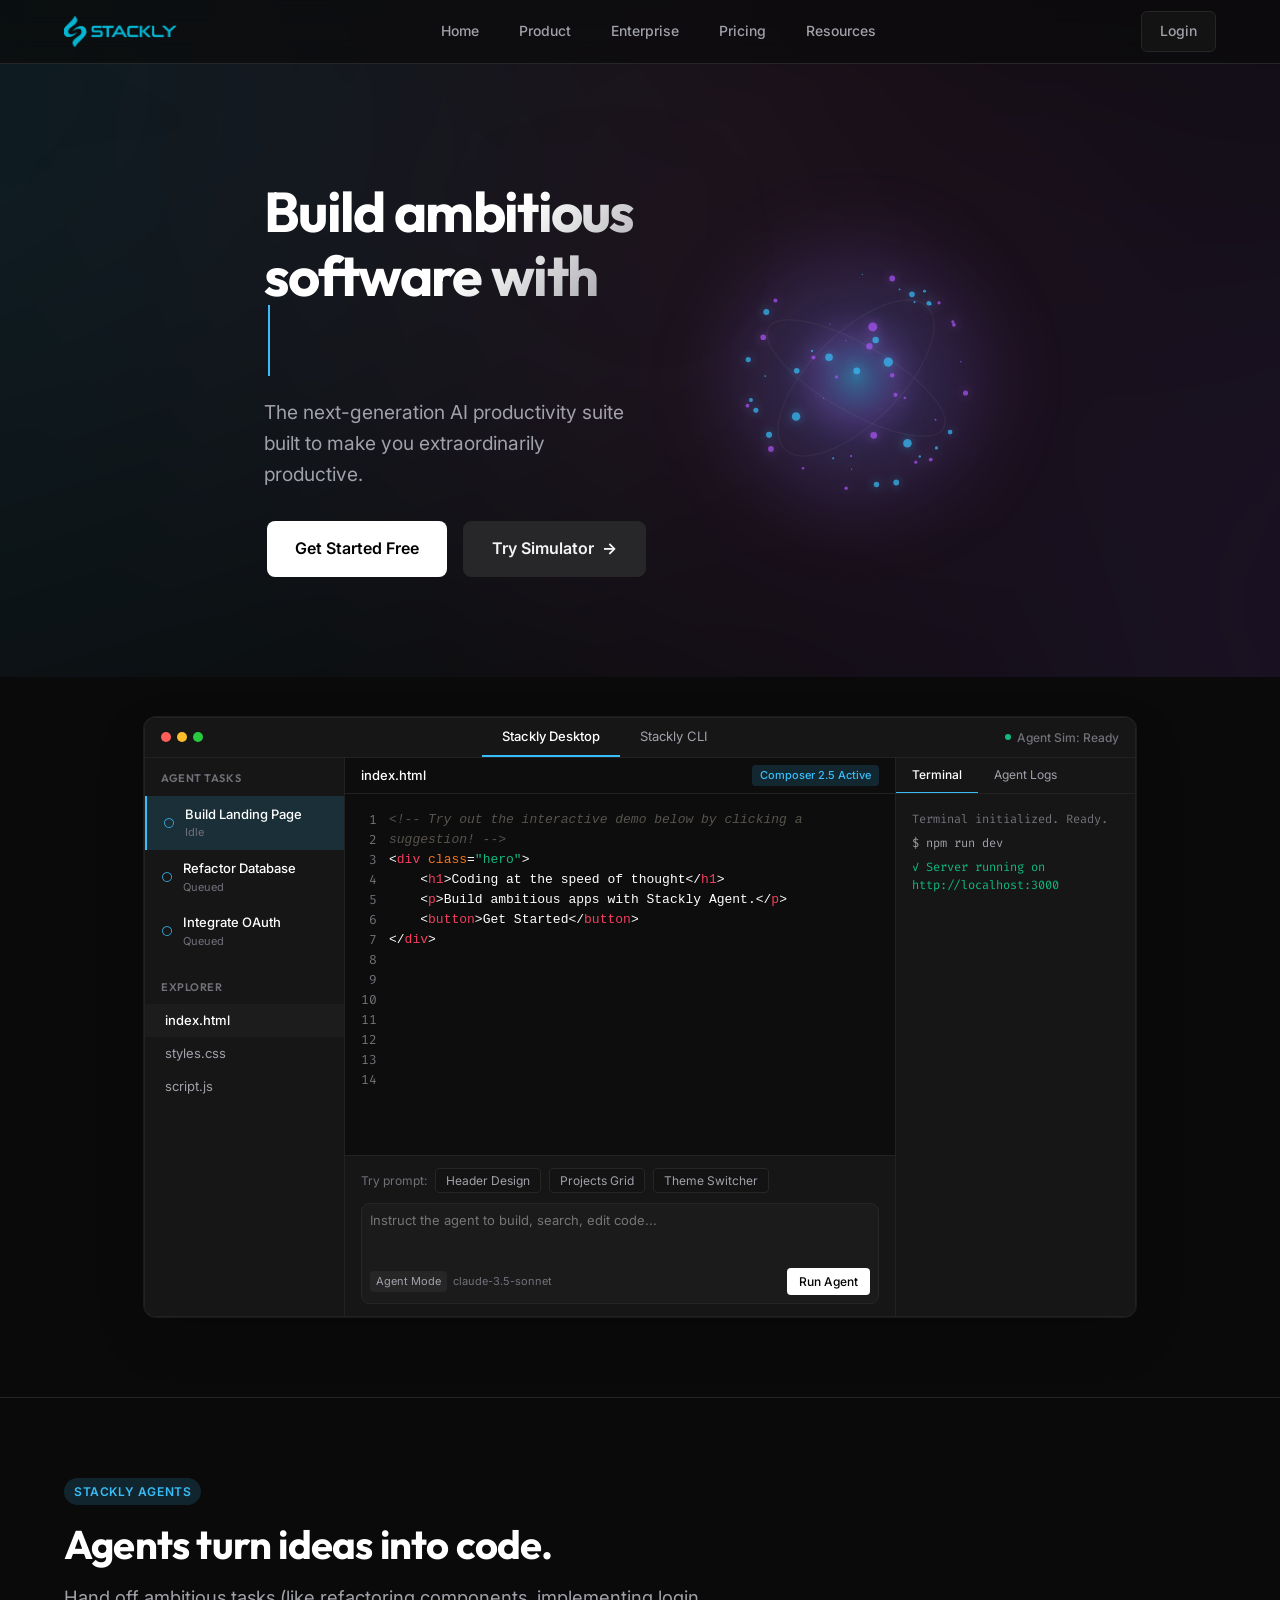
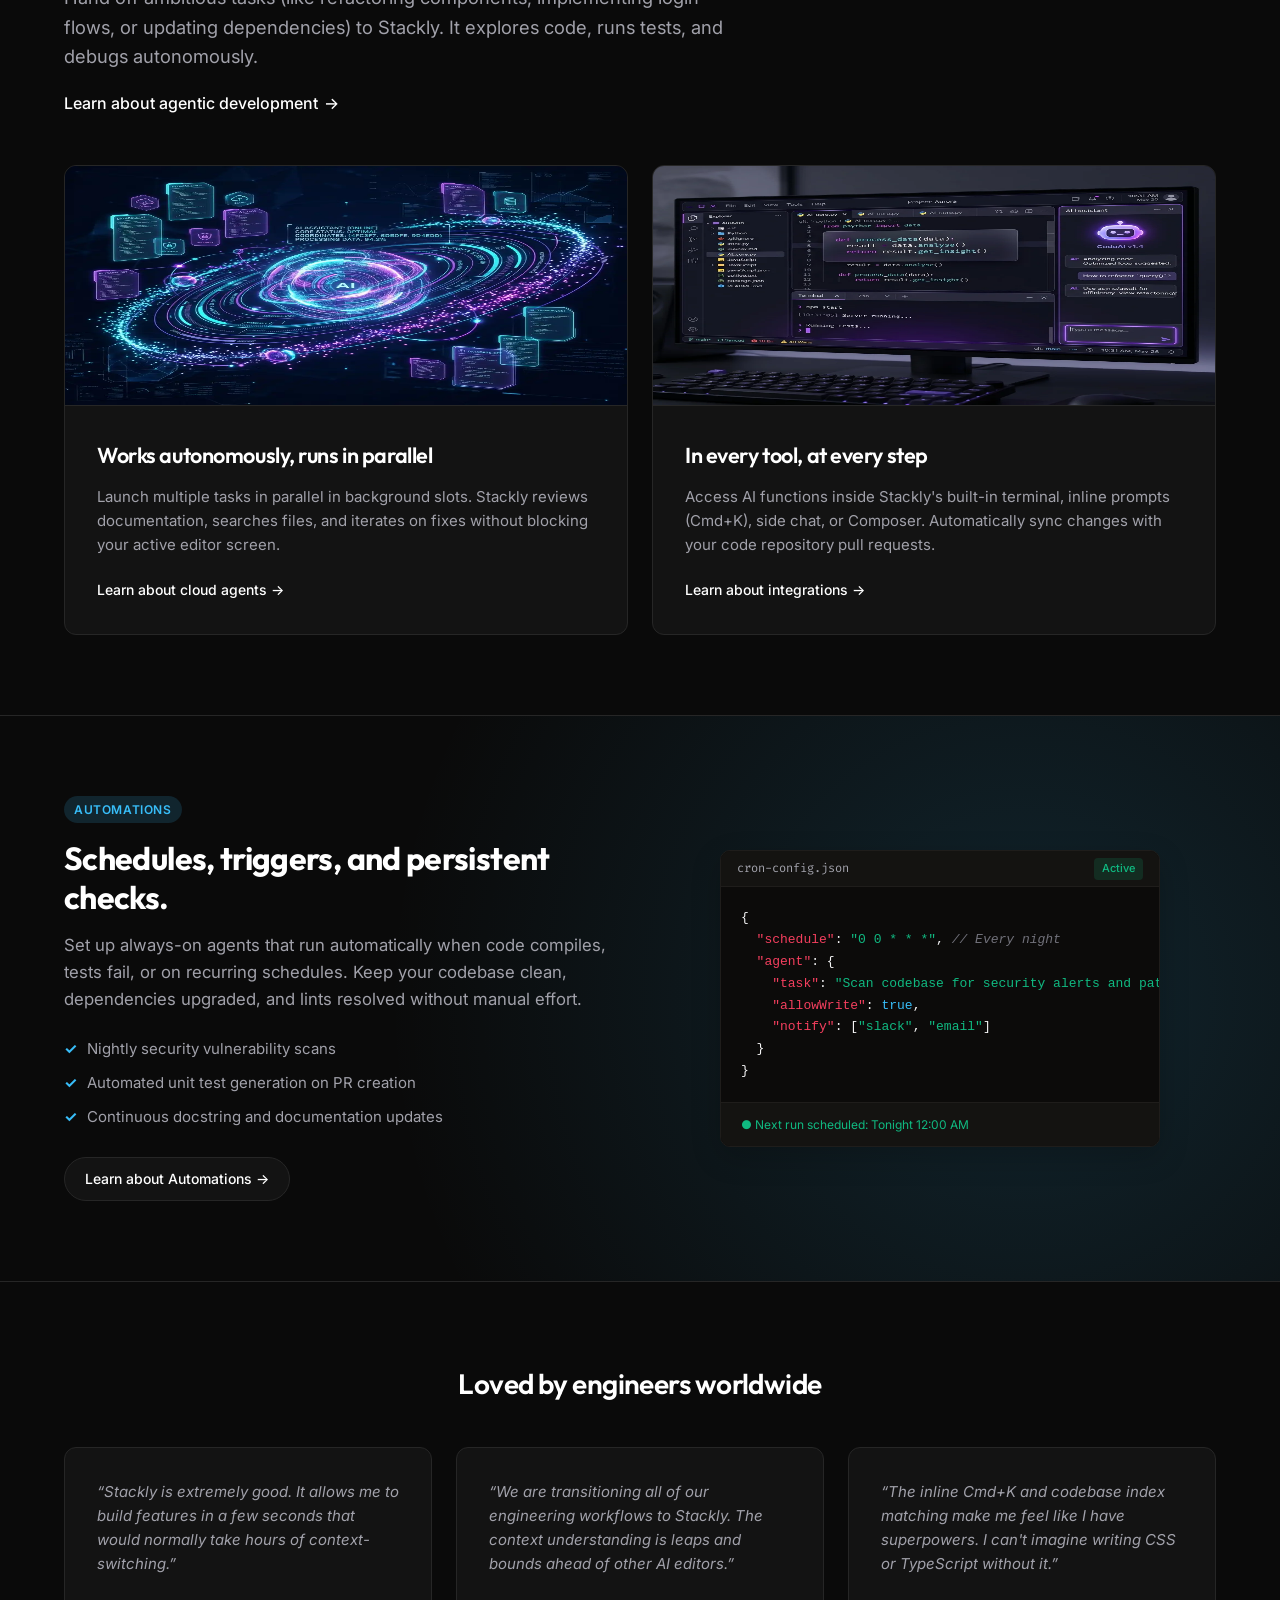
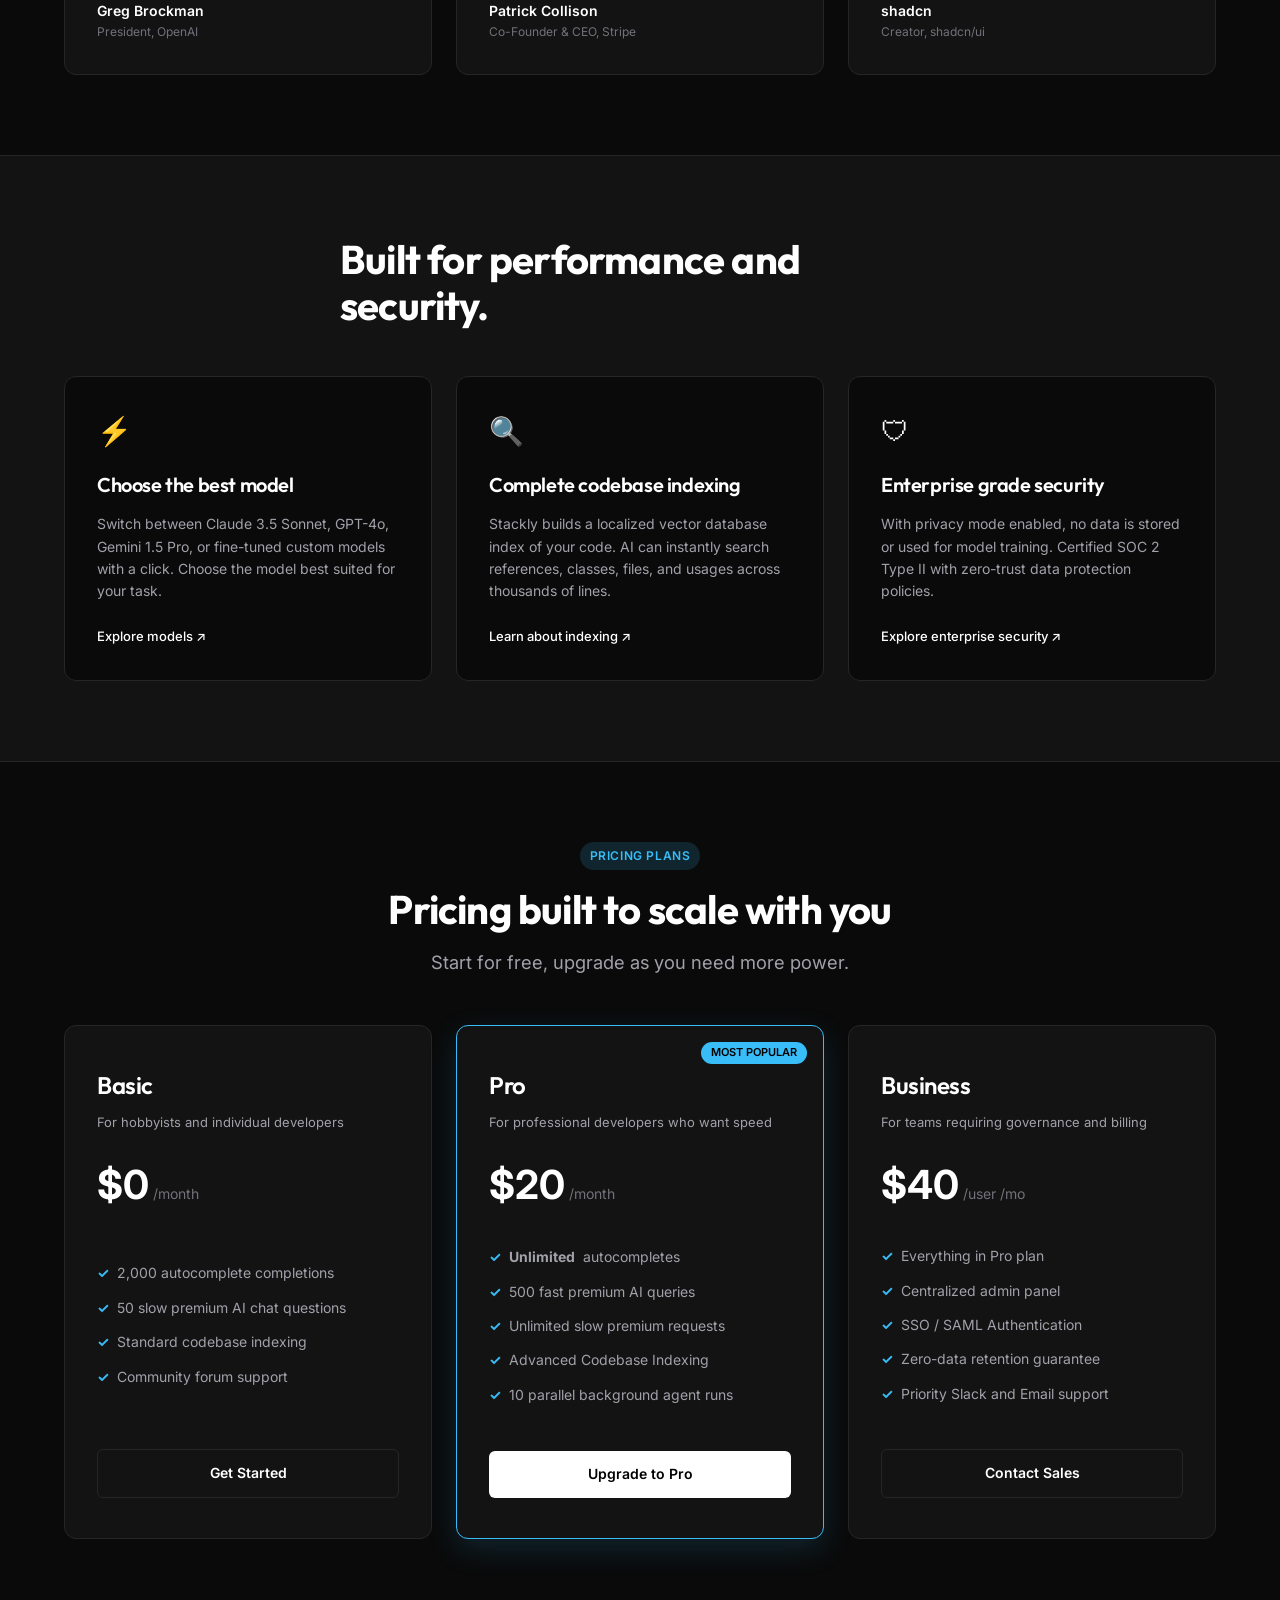
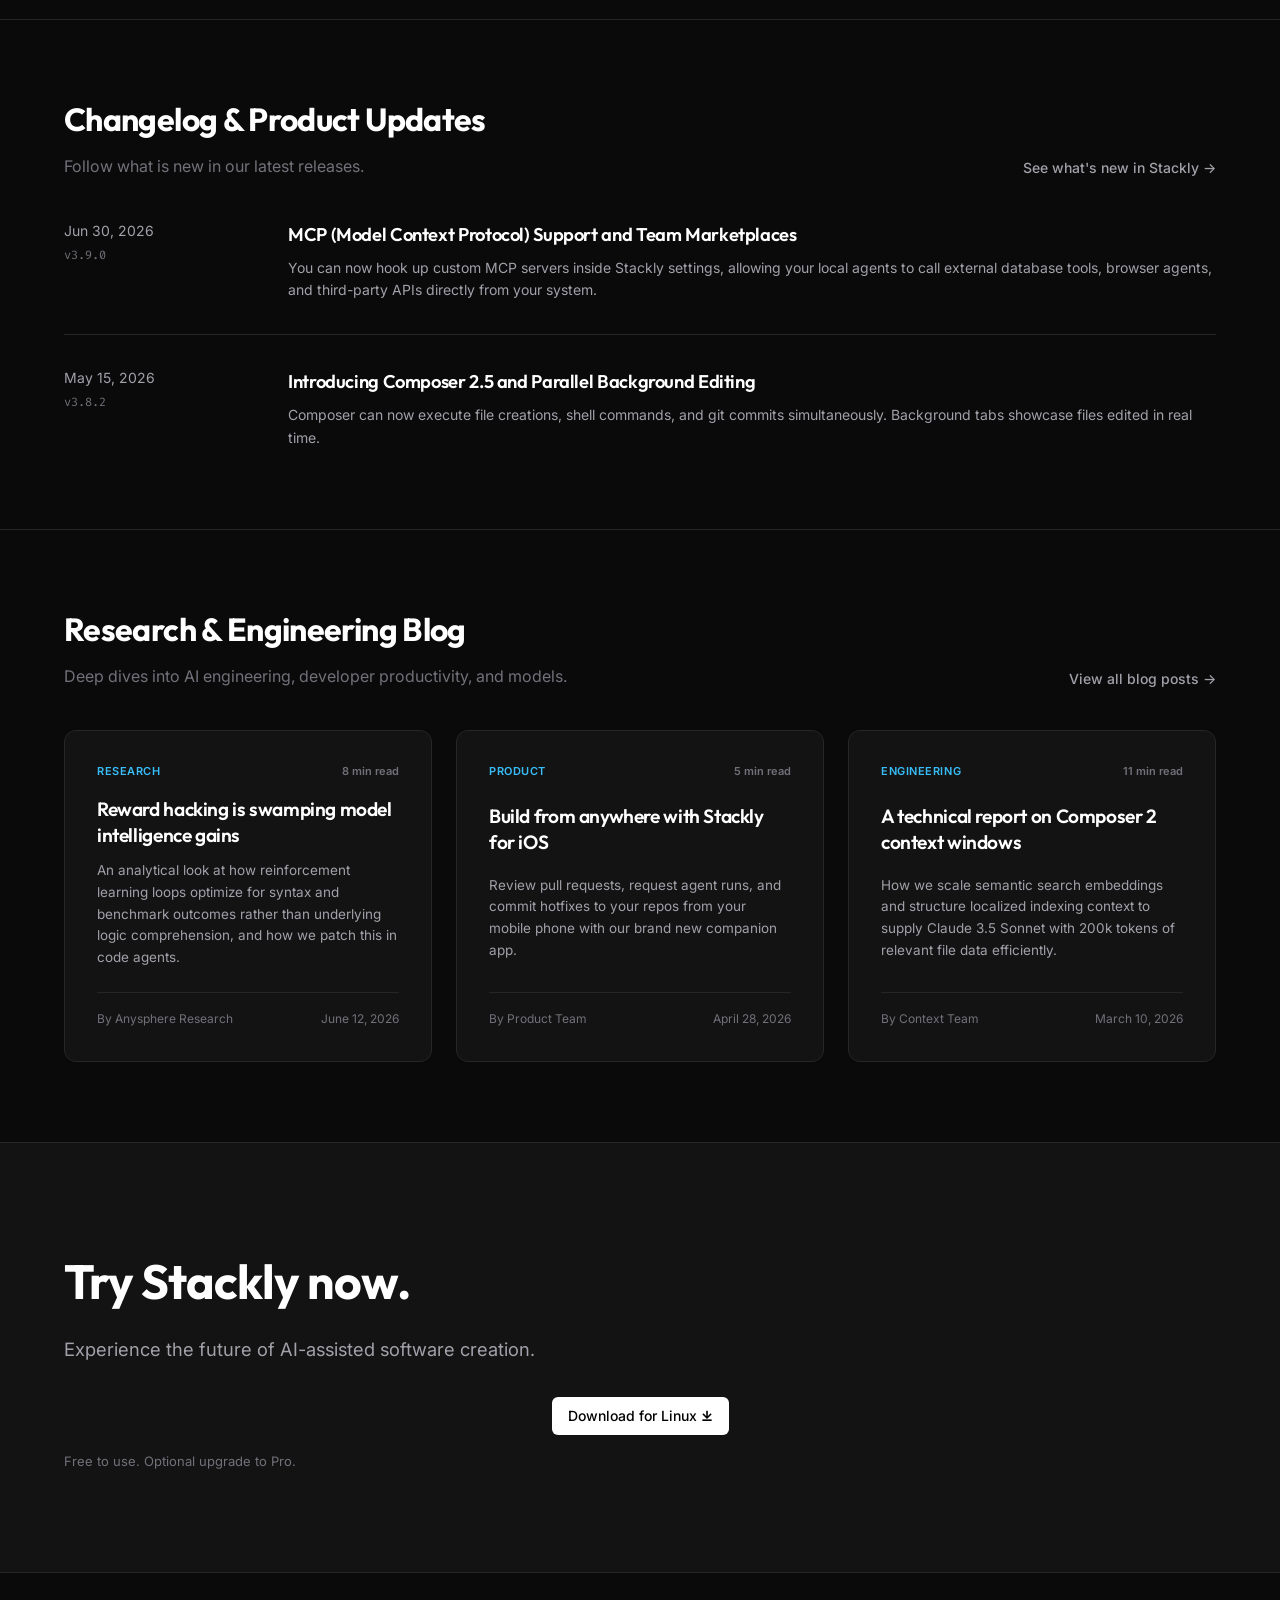
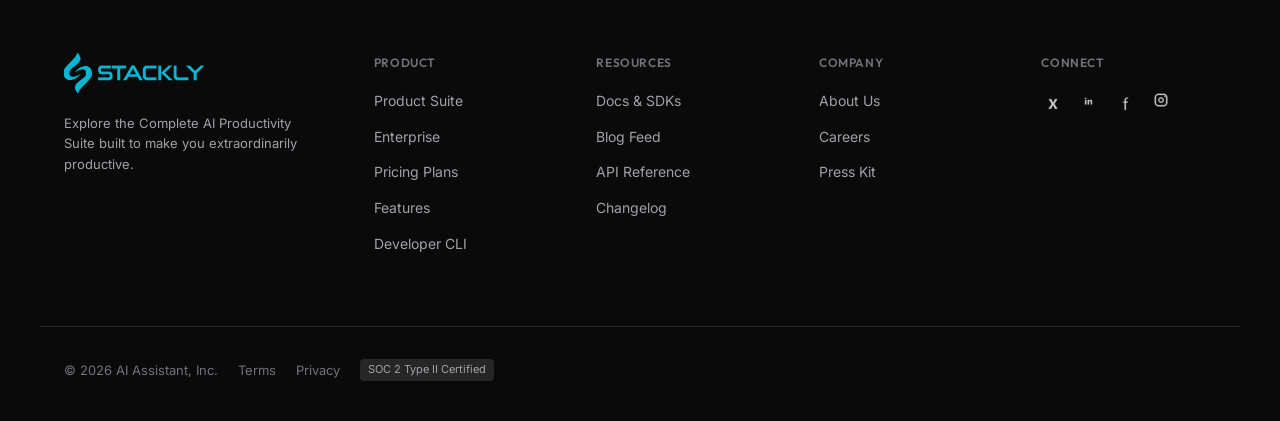
==== commit dfb6a61b: "Fix brand rename, mobile responsiveness, and encoding corruption" ====
--- a/index.html
+++ b/index.html
@@ -3,14 +3,14 @@
 <head>
     <meta charset="UTF-8">
     <meta name="viewport" content="width=device-width, initial-scale=1.0">
-    <title>Cursor: AI Assistence</title>
-    <meta name="description" content="Built to make you extraordinarily productive, Cursor is the best AI coding agent.">
+    <title>Stackly: AI Assistence</title>
+    <meta name="description" content="Built to make you extraordinarily productive, Stackly is the best AI coding agent.">
     
     <!-- Open Graph / Social Media -->
-    <meta property="og:title" content="Cursor: AI coding agent">
-    <meta property="og:description" content="Built to make you extraordinarily productive, Cursor is the best AI coding agent.">
+    <meta property="og:title" content="Stackly: AI coding agent">
+    <meta property="og:description" content="Built to make you extraordinarily productive, Stackly is the best AI coding agent.">
     <meta property="og:image" content="assets/images/hero_dashboard.webp">
-    <meta property="og:url" content="https://cursor.com">
+    <meta property="og:url" content="https://stackly.com">
     <meta name="twitter:card" content="summary_large_image">
     
     <!-- Google Fonts -->
@@ -22,7 +22,7 @@
     <link rel="stylesheet" href="styles.css">
     
     <!-- Favicon -->
-    <link rel="shortcut icon" href="https://cursor.com/marketing-static/favicon.ico">
+    <link rel="shortcut icon" href="https://stackly.com/marketing-static/favicon.ico">
 </head>
 <body>
     <!-- Navigation Header -->
@@ -122,10 +122,10 @@
                         </div>
                         <div class="tabs-container">
                             <button class="ide-tab active" id="tab-desktop-btn" data-target="ide-desktop-pane">
-                                Cursor Desktop
+                                Stackly Desktop
                             </button>
                             <button class="ide-tab" id="tab-cli-btn" data-target="ide-cli-pane">
-                                Cursor CLI
+                                Stackly CLI
                             </button>
                         </div>
                         <div class="ide-status-pill">
@@ -192,7 +192,7 @@
                                         <pre class="code-output" id="editor-code-output"><code><span class="code-comment">&lt;!-- Try out the interactive demo below by clicking a suggestion! --&gt;</span>
 &lt;<span class="code-tag">div</span> <span class="code-attr">class</span>=<span class="code-str">"hero"</span>&gt;
     &lt;<span class="code-tag">h1</span>&gt;Coding at the speed of thought&lt;/<span class="code-tag">h1</span>&gt;
-    &lt;<span class="code-tag">p</span>&gt;Build ambitious apps with Cursor Agent.&lt;/<span class="code-tag">p</span>&gt;
+    &lt;<span class="code-tag">p</span>&gt;Build ambitious apps with Stackly Agent.&lt;/<span class="code-tag">p</span>&gt;
     &lt;<span class="code-tag">button</span>&gt;Get Started&lt;/<span class="code-tag">button</span>&gt;
 &lt;/<span class="code-div">div</span>&gt;</code></pre>
                                     </div>
@@ -240,20 +240,20 @@
                         <div class="ide-pane" id="ide-cli-pane">
                             <div class="cli-workspace">
                                 <div class="cli-header">
-                                    <span class="cli-title">cursor-cli - sh - 80×24</span>
+                                    <span class="cli-title">stackly-cli - sh - 80×24</span>
                                 </div>
                                 <div class="cli-body" id="cli-output">
                                     <div class="cli-line">Microsoft Windows [Version 10.0.22631]</div>
                                     <div class="cli-line">(c) Microsoft Corporation. All rights reserved.</div>
                                     <div class="cli-line">&nbsp;</div>
-                                    <div class="cli-line">C:\Projects\my-app&gt; curl -fsSL https://cursor.com/install.sh | sh</div>
-                                    <div class="cli-line info">Downloading Cursor CLI...</div>
+                                    <div class="cli-line">C:\Projects\my-app&gt; curl -fsSL https://stackly.com/install.sh | sh</div>
+                                    <div class="cli-line info">Downloading Stackly CLI...</div>
                                     <div class="cli-line progress">[========================================>] 100% (4.2 MB)</div>
-                                    <div class="cli-line success">Cursor CLI successfully installed!</div>
+                                    <div class="cli-line success">Stackly CLI successfully installed!</div>
                                     <div class="cli-line">&nbsp;</div>
-                                    <div class="cli-line">C:\Projects\my-app&gt; cursor --agent "Create a nextjs component that fetches stock prices"</div>
-                                    <div class="cli-line warning">→ Initializing Cursor Agent in C:\Projects\my-app...</div>
-                                    <div class="cli-line">Type "cursor --help" to view options. Run prompts directly to invoke.</div>
+                                    <div class="cli-line">C:\Projects\my-app&gt; stackly --agent "Create a nextjs component that fetches stock prices"</div>
+                                    <div class="cli-line warning">→ Initializing Stackly Agent in C:\Projects\my-app...</div>
+                                    <div class="cli-line">Type "stackly --help" to view options. Run prompts directly to invoke.</div>
                                 </div>
                             </div>
                         </div>
@@ -266,9 +266,9 @@
         <section class="features-overview" id="agents">
             <div class="container section-container">
                 <div class="feature-headline-block">
-                    <span class="badge-accent">Cursor Agents</span>
+                    <span class="badge-accent">Stackly Agents</span>
                     <h2 class="section-title">Agents turn ideas into code.</h2>
-                    <p class="section-subtitle font-sans">Hand off ambitious tasks (like refactoring components, implementing login flows, or updating dependencies) to Cursor. It explores code, runs tests, and debugs autonomously.</p>
+                    <p class="section-subtitle font-sans">Hand off ambitious tasks (like refactoring components, implementing login flows, or updating dependencies) to Stackly. It explores code, runs tests, and debugs autonomously.</p>
                     <a href="404.html" class="link-arrow">Learn about agentic development <span class="arrow">→</span></a>
                 </div>
                 
@@ -280,7 +280,7 @@
                         </div>
                         <div class="card-content">
                             <h3 class="card-title">Works autonomously, runs in parallel</h3>
-                            <p class="card-text">Launch multiple tasks in parallel in background slots. Cursor reviews documentation, searches files, and iterates on fixes without blocking your active editor screen.</p>
+                            <p class="card-text">Launch multiple tasks in parallel in background slots. Stackly reviews documentation, searches files, and iterates on fixes without blocking your active editor screen.</p>
                             <a href="404.html" class="card-link">Learn about cloud agents →</a>
                         </div>
                     </div>
@@ -292,7 +292,7 @@
                         </div>
                         <div class="card-content">
                             <h3 class="card-title">In every tool, at every step</h3>
-                            <p class="card-text">Access AI functions inside Cursor's built-in terminal, inline prompts (Cmd+K), side chat, or Composer. Automatically sync changes with your code repository pull requests.</p>
+                            <p class="card-text">Access AI functions inside Stackly's built-in terminal, inline prompts (Cmd+K), side chat, or Composer. Automatically sync changes with your code repository pull requests.</p>
                             <a href="404.html" class="card-link">Learn about integrations →</a>
                         </div>
                     </div>
@@ -347,7 +347,7 @@
                 <div class="testimonials-grid">
                     <!-- Quote 1 -->
                     <blockquote class="testimonial-card">
-                        <p class="quote-text">“Cursor is extremely good. It allows me to build features in a few seconds that would normally take hours of context-switching.”</p>
+                        <p class="quote-text">“Stackly is extremely good. It allows me to build features in a few seconds that would normally take hours of context-switching.”</p>
                         <cite class="quote-author">
                             <span class="author-name">Greg Brockman</span>
                             <span class="author-title">President, OpenAI</span>
@@ -356,7 +356,7 @@
                     
                     <!-- Quote 2 -->
                     <blockquote class="testimonial-card">
-                        <p class="quote-text">“We are transitioning all of our engineering workflows to Cursor. The context understanding is leaps and bounds ahead of other AI editors.”</p>
+                        <p class="quote-text">“We are transitioning all of our engineering workflows to Stackly. The context understanding is leaps and bounds ahead of other AI editors.”</p>
                         <cite class="quote-author">
                             <span class="author-name">Patrick Collison</span>
                             <span class="author-title">Co-Founder & CEO, Stripe</span>
@@ -395,7 +395,7 @@
                     <div class="frontier-card">
                         <div class="frontier-icon">🔍</div>
                         <h3 class="frontier-card-title">Complete codebase indexing</h3>
-                        <p class="frontier-card-desc">Cursor builds a localized vector database index of your code. AI can instantly search references, classes, files, and usages across thousands of lines.</p>
+                        <p class="frontier-card-desc">Stackly builds a localized vector database index of your code. AI can instantly search references, classes, files, and usages across thousands of lines.</p>
                         <a href="404.html" class="frontier-link">Learn about indexing ↗</a>
                     </div>
                     
@@ -482,7 +482,7 @@
                         <h2 class="section-title-sm">Changelog & Product Updates</h2>
                         <p class="section-paragraph-muted">Follow what is new in our latest releases.</p>
                     </div>
-                    <a href="404.html" class="btn-secondary-link">See what's new in Cursor →</a>
+                    <a href="404.html" class="btn-secondary-link">See what's new in Stackly →</a>
                 </div>
                 
                 <div class="changelog-list">
@@ -494,7 +494,7 @@
                         </div>
                         <div class="changelog-content">
                             <h4 class="changelog-title">MCP (Model Context Protocol) Support and Team Marketplaces</h4>
-                            <p class="changelog-desc">You can now hook up custom MCP servers inside Cursor settings, allowing your local agents to call external database tools, browser agents, and third-party APIs directly from your system.</p>
+                            <p class="changelog-desc">You can now hook up custom MCP servers inside Stackly settings, allowing your local agents to call external database tools, browser agents, and third-party APIs directly from your system.</p>
                         </div>
                     </div>
                     
@@ -545,7 +545,7 @@
                             <span class="blog-tag">Product</span>
                             <span class="blog-readtime">5 min read</span>
                         </div>
-                        <h3 class="blog-card-title">Build from anywhere with Cursor for iOS</h3>
+                        <h3 class="blog-card-title">Build from anywhere with Stackly for iOS</h3>
                         <p class="blog-card-preview">Review pull requests, request agent runs, and commit hotfixes to your repos from your mobile phone with our brand new companion app.</p>
                         <div class="blog-card-footer">
                             <span class="blog-author">By Product Team</span>
@@ -573,7 +573,7 @@
         <!-- Final CTA Section -->
         <section class="final-cta-section" id="download">
             <div class="container text-center">
-                <h2 class="cta-title">Try Cursor now.</h2>
+                <h2 class="cta-title">Try Stackly now.</h2>
                 <p class="cta-subtitle">Experience the future of AI-assisted software creation.</p>
                 <div class="cta-buttons">
                     <a href="404.html" class="btn-download-main btn-download-cta" id="cta-download-btn">
--- a/styles.css
+++ b/styles.css
@@ -1,4 +1,4 @@
-/* CSS Design System for Cursor Clone */
+/* CSS Design System for Stackly Clone */
 
 /* Theme Variables */
 :root {
@@ -2967,3 +2967,262 @@
         font-size: 10px !important;
     }
 }
+
+
+/* Custom dashboard panel layouts */
+.mockup-grid-pane {
+    display: grid;
+    grid-template-columns: 200px 1fr;
+    gap: 16px;
+    text-align: left;
+    height: 300px;
+}
+
+.collab-sidebar-pane {
+    border-right: 1px solid var(--border-color);
+    padding-right: 16px;
+}
+
+/* Small Mobile Viewport Responsiveness (down to 375px) */
+@media (max-width: 480px) {
+    .container {
+        padding: 0 16px;
+    }
+    
+    .hero-heading {
+        font-size: 1.85rem !important;
+        line-height: 1.25;
+    }
+    
+    .hero-subtitle {
+        font-size: 1rem;
+    }
+    
+    .section-title {
+        font-size: 1.75rem !important;
+    }
+    
+    .section-title-sm {
+        font-size: 1.5rem !important;
+    }
+    
+    .hero-ctas {
+        gap: 12px;
+        width: 100%;
+        max-width: 320px;
+    }
+    
+    .btn-hero-primary, .btn-hero-secondary, .btn-download-main {
+        padding: 12px 20px;
+        font-size: 14px;
+        text-align: center;
+        justify-content: center;
+        width: 100%;
+        display: block;
+        box-sizing: border-box;
+    }
+    
+    /* Pricing table responsiveness */
+    .comparison-table-wrapper {
+        width: 100%;
+        overflow-x: auto;
+        -webkit-overflow-scrolling: touch;
+        margin-bottom: 24px;
+    }
+    
+    .comparison-table {
+        min-width: 550px;
+    }
+    
+    /* ROI Slider results stack on mobile */
+    .calc-results {
+        grid-template-columns: 1fr !important;
+        gap: 16px;
+    }
+    
+    /* Auth cards adjustments */
+    .glass-form-card {
+        padding: 28px 20px !important;
+        width: 100%;
+        box-sizing: border-box;
+    }
+    
+    /* Sidebar dashboard tab updates */
+    .dashboard-sidebar {
+        padding: 16px 12px !important;
+        height: auto !important;
+        position: relative !important;
+        display: block !important;
+        width: 100% !important;
+        box-sizing: border-box;
+    }
+    
+    .dashboard-sidebar-header {
+        margin-bottom: 20px !important;
+        justify-content: center;
+    }
+    
+    .dashboard-nav {
+        flex-direction: row !important;
+        overflow-x: auto !important;
+        gap: 8px !important;
+        padding-bottom: 8px !important;
+        width: 100% !important;
+        -webkit-overflow-scrolling: touch;
+        border-bottom: 1px solid var(--border-color);
+    }
+    
+    .dashboard-nav-item {
+        flex-shrink: 0;
+        width: auto !important;
+    }
+    
+    .dashboard-nav-btn {
+        padding: 8px 12px !important;
+        font-size: 13px !important;
+        white-space: nowrap;
+    }
+    
+    .dashboard-logout-btn {
+        margin-top: 0 !important;
+        padding-top: 0 !important;
+        border-top: none !important;
+        margin-left: auto;
+        display: flex;
+        align-items: center;
+    }
+    
+    .dashboard-content {
+        padding: 20px 12px !important;
+        width: 100%;
+        box-sizing: border-box;
+    }
+    
+    .stats-grid {
+        grid-template-columns: 1fr !important;
+        gap: 16px !important;
+    }
+    
+    /* Chat bubble dimensions on mobile */
+    .chat-bubble {
+        max-width: 85% !important;
+    }
+    
+    /* Prevent IDE Titlebar Overflow at 375px */
+    .ide-titlebar {
+        padding: 0 8px !important;
+    }
+    
+    .window-controls {
+        display: none !important;
+    }
+    
+    .ide-tab {
+        padding: 0 8px !important;
+        font-size: 11px !important;
+    }
+    
+    .ide-status-pill {
+        font-size: 10px !important;
+        padding-left: 4px;
+    }
+    
+    .editor-interactive-panel {
+        padding: 8px 10px !important;
+    }
+    
+    .prompt-input-wrapper {
+        padding: 6px !important;
+    }
+    
+    .prompt-textarea {
+        height: 40px !important;
+        font-size: 12px !important;
+    }
+    
+    .suggestions-row {
+        gap: 6px !important;
+    }
+    
+    .suggest-btn {
+        padding: 2px 6px !important;
+        font-size: 10px !important;
+    }
+}
+
+@media (max-width: 768px) {
+    .feature-grid, 
+    .features-grid, 
+    .testimonials-grid, 
+    .frontier-grid, 
+    .pricing-grid, 
+    .blog-grid, 
+    .automations-layout, 
+    .benefits-grid, 
+    .security-grid, 
+    .dashboard-grid,
+    .docs-grid,
+    .videos-grid,
+    .downloads-grid {
+        grid-template-columns: 1fr !important;
+    }
+    
+    .masonry-grid {
+        column-count: 1 !important;
+    }
+    
+    .mockup-grid-pane {
+        grid-template-columns: 1fr !important;
+        height: auto !important;
+    }
+    
+    .collab-sidebar-pane {
+        border-right: none !important;
+        border-bottom: 1px solid var(--border-color) !important;
+        padding-right: 0 !important;
+        padding-bottom: 16px !important;
+        margin-bottom: 16px !important;
+    }
+    
+    .mockup-img {
+        transform: none !important;
+        animation: none !important;
+    }
+    
+    .mockup-code {
+        white-space: pre-wrap !important;
+        word-break: break-all !important;
+    }
+    
+    /* Center Align Content on Mobile View */
+    .hero-text-block, 
+    .feature-headline-block, 
+    .automations-text, 
+    .frontier-intro, 
+    .text-center,
+    .product-hero,
+    .ent-hero,
+    .pricing-hero,
+    .res-hero,
+    .pricing-header,
+    .cta-content,
+    .site-footer {
+        text-align: center !important;
+        align-items: center !important;
+        justify-content: center !important;
+    }
+    
+    .check-list {
+        display: inline-block !important;
+        text-align: left !important;
+        margin: 0 auto 24px !important;
+    }
+    
+    .hero-ctas, .cta-buttons {
+        display: flex !important;
+        flex-direction: column !important;
+        align-items: center !important;
+        justify-content: center !important;
+        width: 100% !important;
+    }
+}
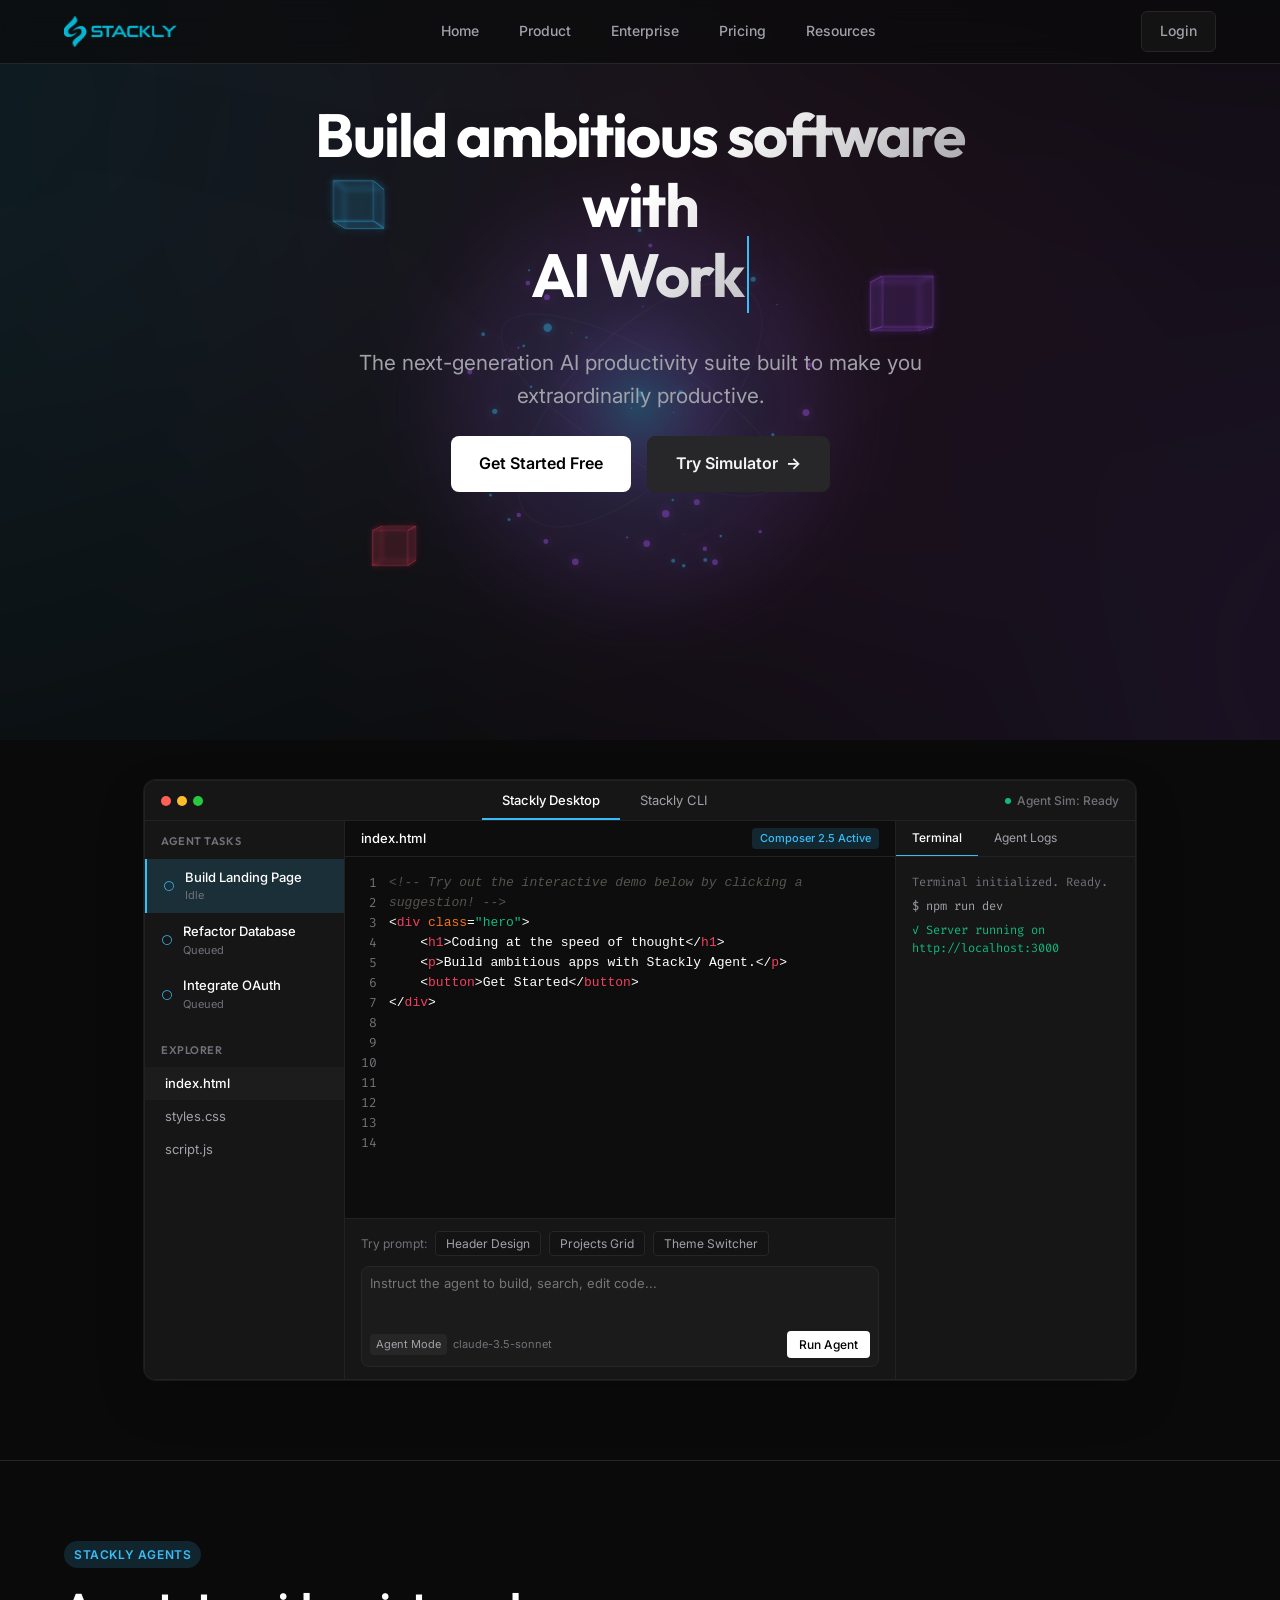
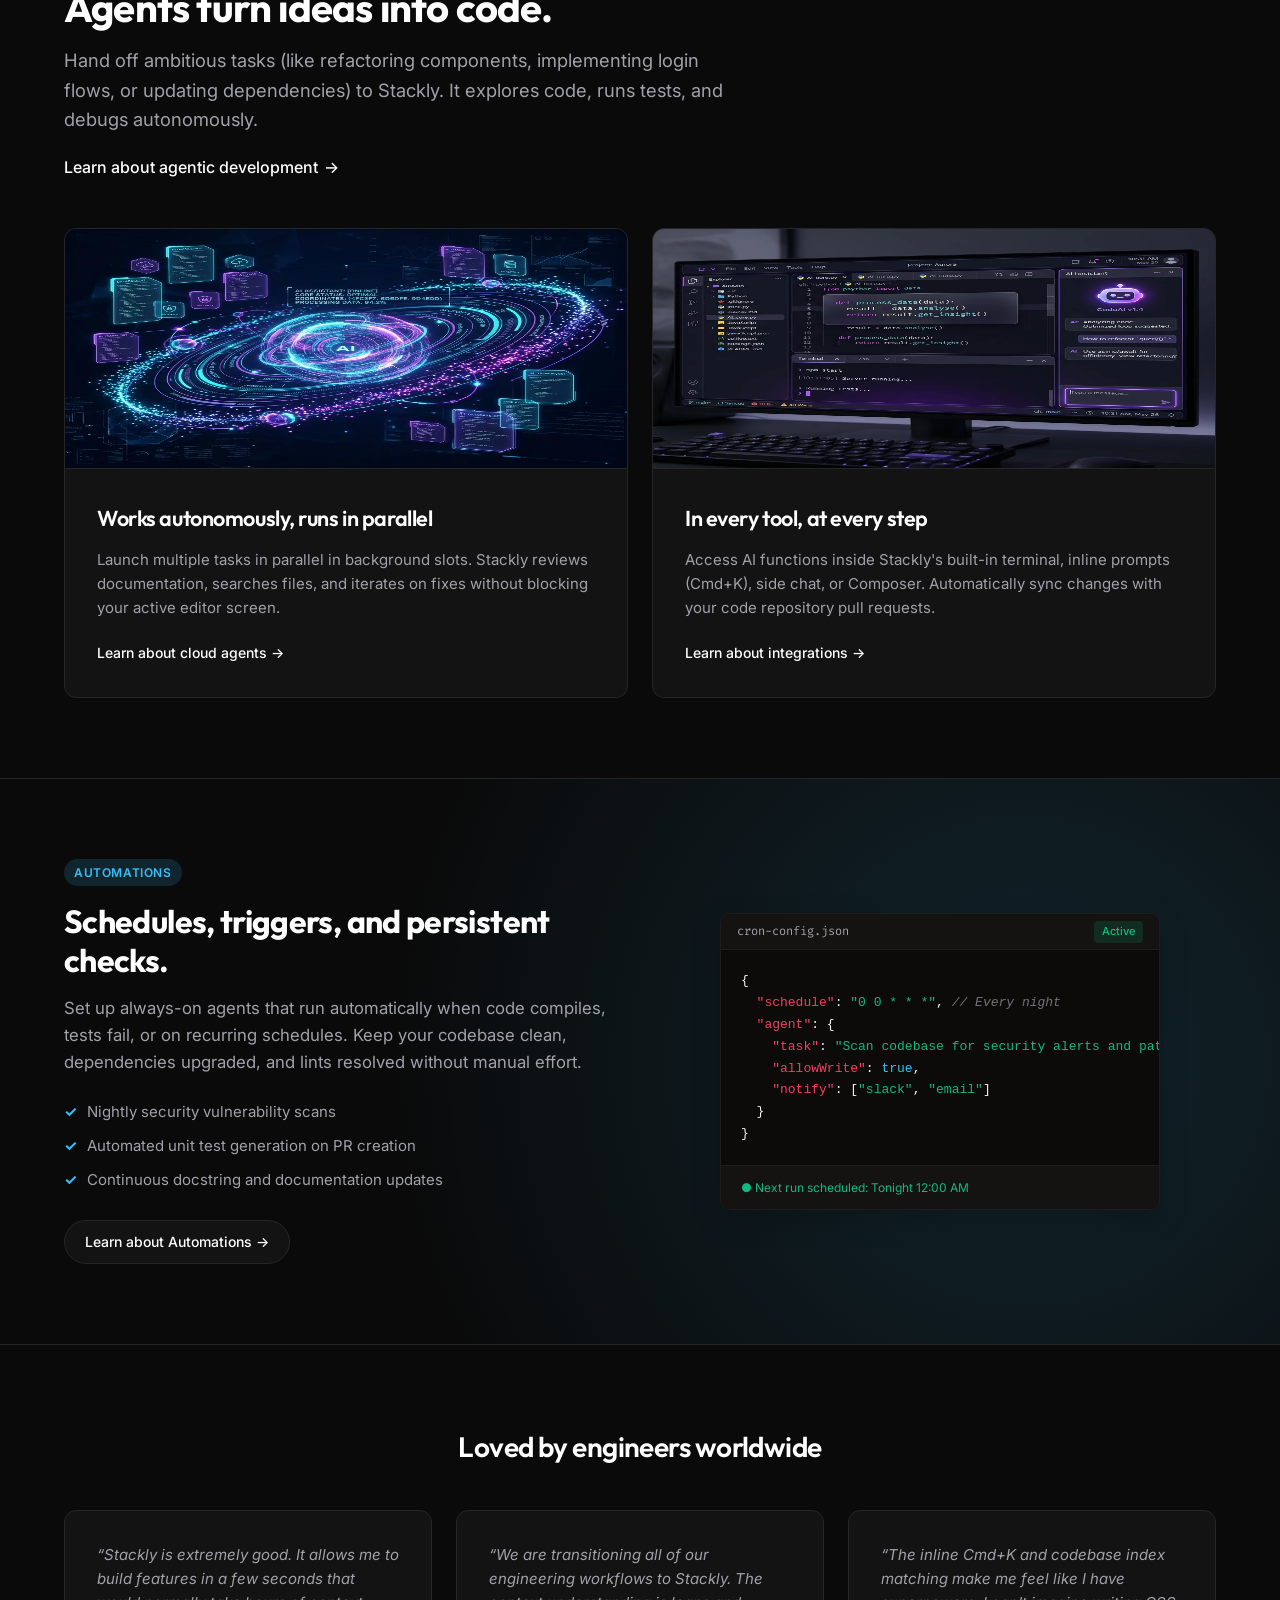
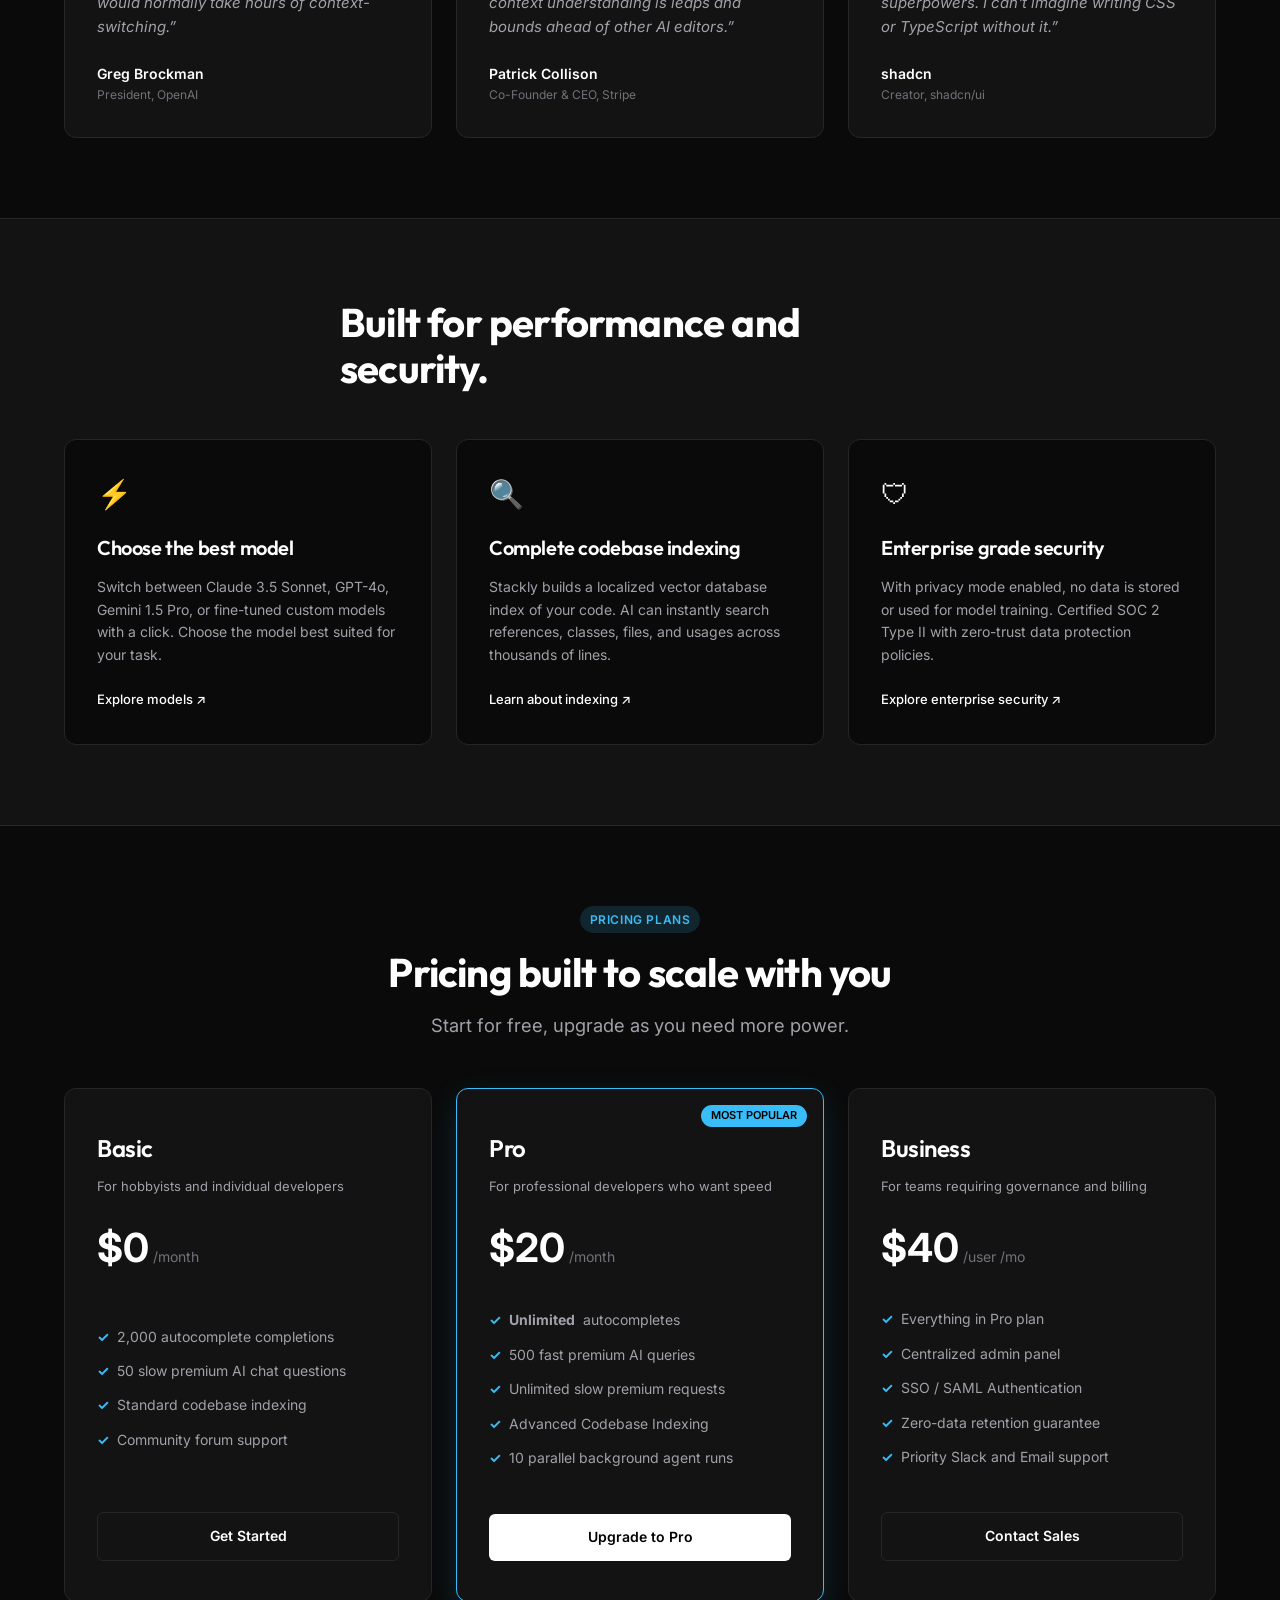
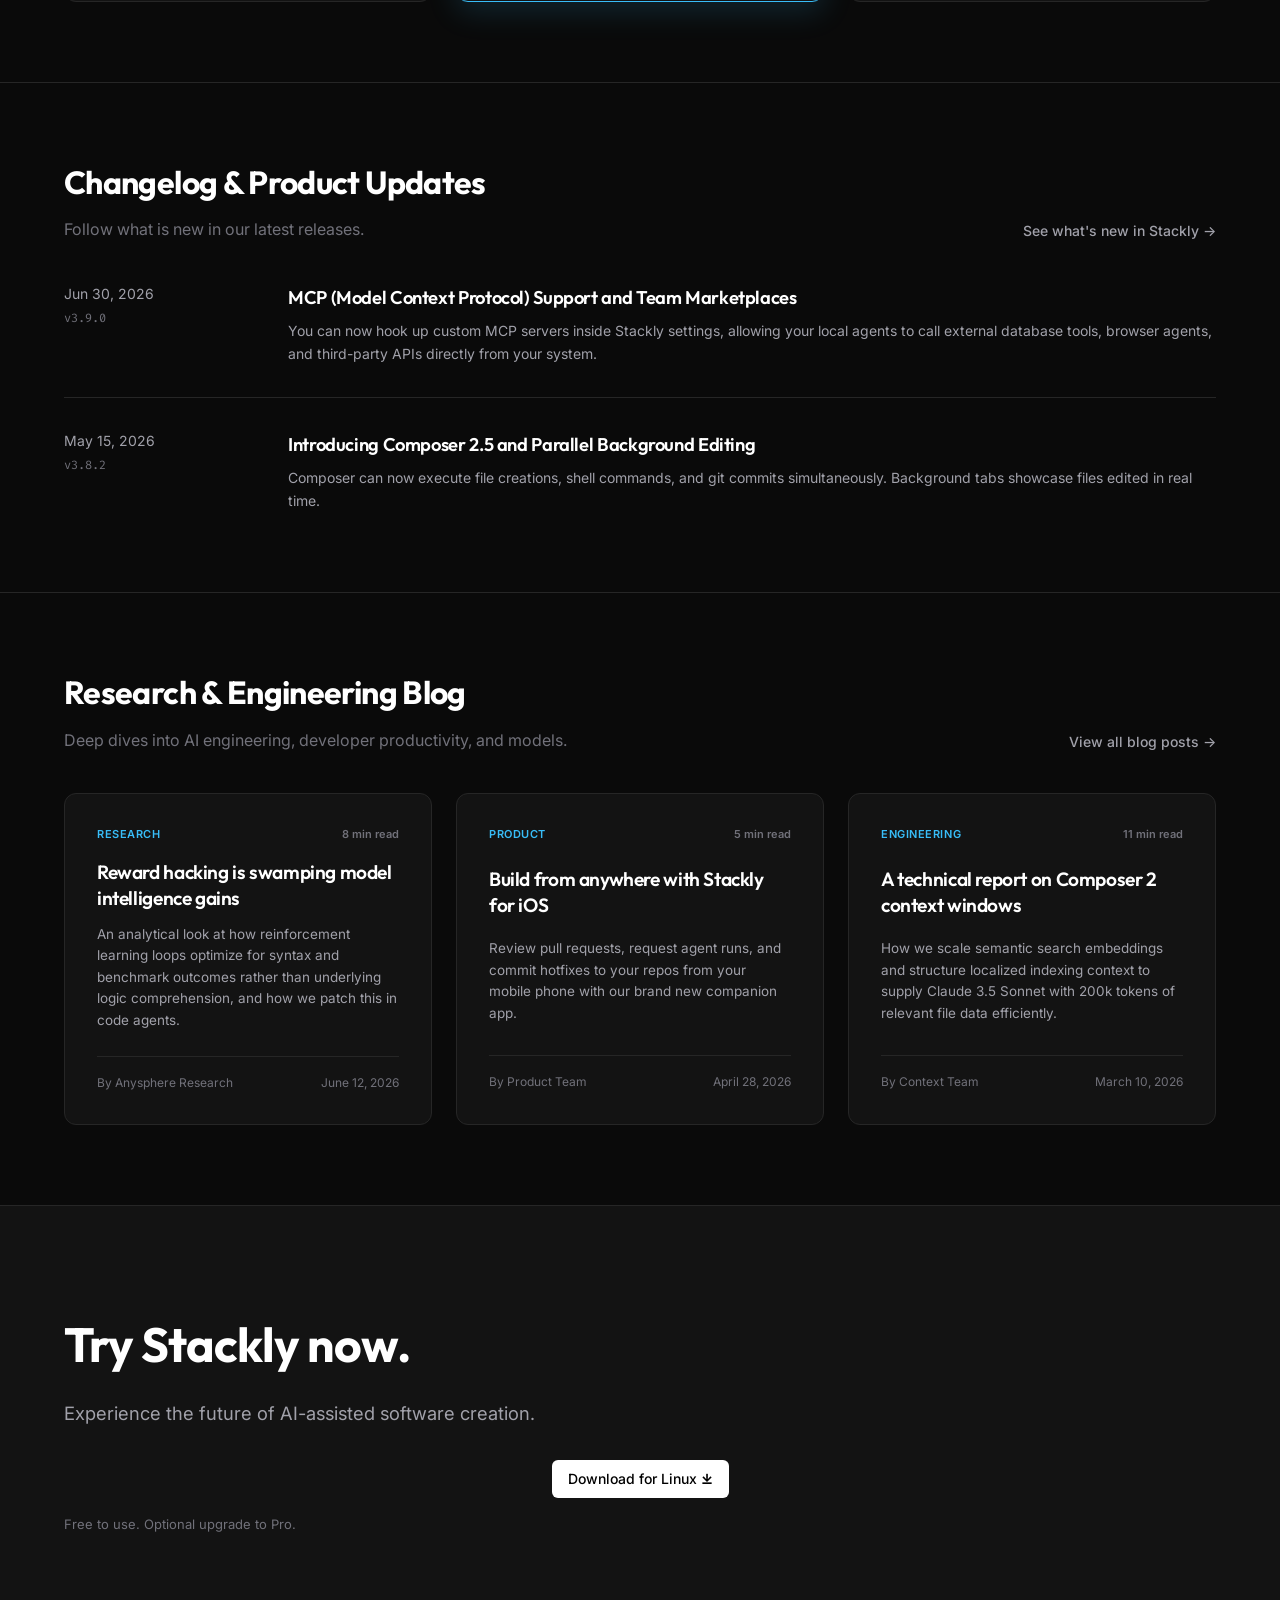
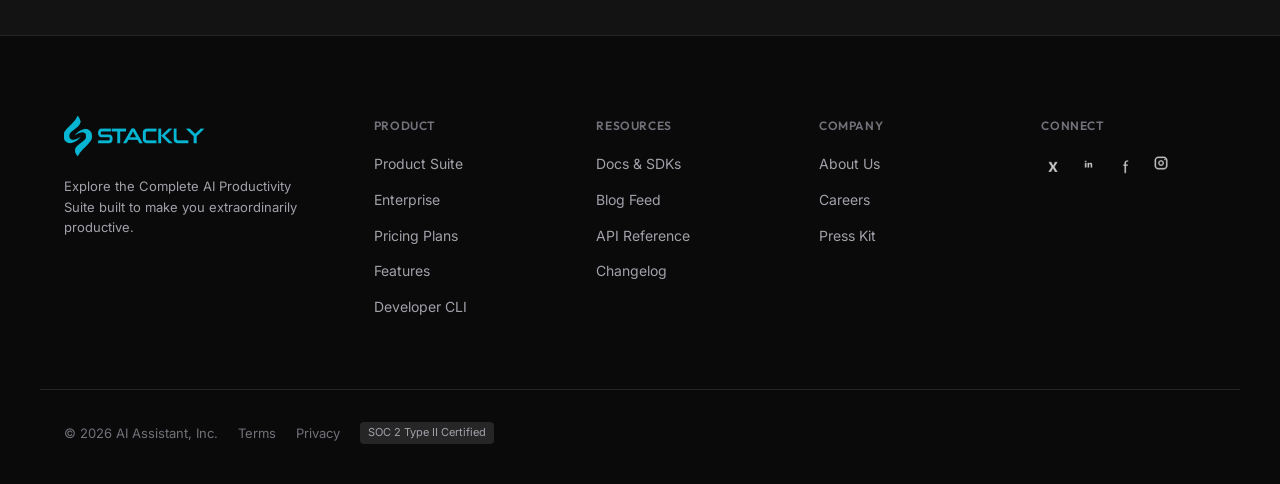
==== commit 3c783c23: "worked on dashboards" ====
--- a/index.html
+++ b/index.html
@@ -20,6 +20,277 @@
     
     <!-- Stylesheets -->
     <link rel="stylesheet" href="styles.css">
+    
+    <style>
+        /* Center hero text & expand width */
+        .hero-section {
+            padding-top: 90px !important;
+            padding-bottom: 20px !important;
+        }
+
+        .hero-layout {
+            position: relative !important;
+            display: flex !important;
+            flex-direction: column !important;
+            text-align: center !important;
+            align-items: center !important;
+            justify-content: center !important;
+            gap: 24px !important;
+            min-height: 70vh !important;
+            padding: 10px 0 30px 0 !important;
+        }
+
+        .hero-text-block {
+            max-width: 900px !important;
+            width: 100% !important;
+            display: flex !important;
+            flex-direction: column !important;
+            align-items: center !important;
+            position: relative !important;
+            z-index: 5 !important;
+        }
+
+        .hero-heading {
+            font-size: 3.8rem !important;
+            line-height: 1.15 !important;
+            max-width: 950px !important;
+            width: 100% !important;
+            text-align: center !important;
+            margin-bottom: 20px !important;
+            animation: textFloat 5s ease-in-out infinite alternate !important;
+        }
+
+        @keyframes textFloat {
+            0% { transform: translateY(0px); }
+            100% { transform: translateY(-8px); }
+        }
+
+        .hero-subtitle {
+            font-size: 1.3rem !important;
+            max-width: 700px !important;
+            text-align: center !important;
+            margin-left: auto !important;
+            margin-right: auto !important;
+            line-height: 1.6 !important;
+            position: relative !important;
+        }
+
+        .hero-ctas {
+            justify-content: center !important;
+            width: 100% !important;
+            display: flex !important;
+            gap: 16px !important;
+            margin-top: 24px !important;
+            position: relative !important;
+        }
+
+        /* Floating AI Orb positioned behind the text */
+        .hero-orb-block {
+            position: absolute !important;
+            top: 50% !important;
+            left: 50% !important;
+            transform: translate(-50%, -50%) !important;
+            z-index: 1 !important;
+            pointer-events: none !important;
+            width: 550px !important;
+            max-width: 100vw !important;
+            height: 550px !important;
+            display: flex !important;
+            justify-content: center !important;
+            align-items: center !important;
+            opacity: 0.6 !important;
+        }
+
+        .orb-container {
+            width: 500px !important;
+            max-width: 95vw !important;
+            height: 500px !important;
+            position: relative !important;
+            animation: heroFloat 6s ease-in-out infinite !important;
+        }
+
+        #floating-ai-orb {
+            width: 100% !important;
+            height: 100% !important;
+        }
+
+        /* Floating animations for AI Orb & IDE mockup */
+        @keyframes heroFloat {
+            0% { transform: translateY(0px); }
+            50% { transform: translateY(-15px); }
+            100% { transform: translateY(0px); }
+        }
+
+        .ide-frame {
+            animation: heroFloat 8s ease-in-out infinite alternate !important;
+        }
+
+        /* Floating 3D Scene */
+        .floating-3d-scene {
+            position: absolute !important;
+            top: 0 !important;
+            left: 0 !important;
+            width: 100% !important;
+            height: 100% !important;
+            pointer-events: none !important;
+            z-index: 2 !important;
+            perspective: 1000px !important;
+            overflow: visible !important;
+        }
+
+        .cube {
+            position: absolute !important;
+            width: 40px !important;
+            height: 40px !important;
+            transform-style: preserve-3d !important;
+            animation: rotateCube 15s infinite linear, floatCube 6s infinite ease-in-out alternate !important;
+        }
+
+        .cube-1 {
+            top: 15% !important;
+            left: 10% !important;
+            animation-duration: 18s, 6s !important;
+        }
+
+        .cube-2 {
+            top: 30% !important;
+            right: 12% !important;
+            width: 50px !important;
+            height: 50px !important;
+            animation-duration: 22s, 8s !important;
+            animation-delay: -2s !important;
+        }
+
+        .cube-3 {
+            bottom: 25% !important;
+            left: 15% !important;
+            width: 35px !important;
+            height: 35px !important;
+            animation-duration: 20s, 7s !important;
+            animation-delay: -4s !important;
+        }
+
+        .cube .face {
+            position: absolute !important;
+            width: 100% !important;
+            height: 100% !important;
+            background: rgba(168, 85, 247, 0.08) !important;
+            border: 1px solid rgba(168, 85, 247, 0.35) !important;
+            box-shadow: 0 0 12px rgba(168, 85, 247, 0.15) !important;
+            backdrop-filter: blur(2px) !important;
+            -webkit-backdrop-filter: blur(2px) !important;
+        }
+
+        .cube-1 .face { 
+            background: rgba(56, 189, 248, 0.08) !important; 
+            border-color: rgba(56, 189, 248, 0.35) !important; 
+            box-shadow: 0 0 12px rgba(56, 189, 248, 0.15) !important;
+        }
+        .cube-2 .face { 
+            background: rgba(168, 85, 247, 0.08) !important; 
+            border-color: rgba(168, 85, 247, 0.35) !important; 
+            box-shadow: 0 0 12px rgba(168, 85, 247, 0.15) !important;
+        }
+        .cube-3 .face { 
+            background: rgba(244, 63, 94, 0.08) !important; 
+            border-color: rgba(244, 63, 94, 0.3) !important; 
+            box-shadow: 0 0 12px rgba(244, 63, 94, 0.12) !important;
+        }
+
+        .cube-1 .face:nth-child(1) { transform: rotateY(0deg) translateZ(20px) !important; }
+        .cube-1 .face:nth-child(2) { transform: rotateY(180deg) translateZ(20px) !important; }
+        .cube-1 .face:nth-child(3) { transform: rotateY(90deg) translateZ(20px) !important; }
+        .cube-1 .face:nth-child(4) { transform: rotateY(-90deg) translateZ(20px) !important; }
+        .cube-1 .face:nth-child(5) { transform: rotateX(90deg) translateZ(20px) !important; }
+        .cube-1 .face:nth-child(6) { transform: rotateX(-90deg) translateZ(20px) !important; }
+
+        .cube-2 .face:nth-child(1) { transform: rotateY(0deg) translateZ(25px) !important; }
+        .cube-2 .face:nth-child(2) { transform: rotateY(180deg) translateZ(25px) !important; }
+        .cube-2 .face:nth-child(3) { transform: rotateY(90deg) translateZ(25px) !important; }
+        .cube-2 .face:nth-child(4) { transform: rotateY(-90deg) translateZ(25px) !important; }
+        .cube-2 .face:nth-child(5) { transform: rotateX(90deg) translateZ(25px) !important; }
+        .cube-2 .face:nth-child(6) { transform: rotateX(-90deg) translateZ(25px) !important; }
+
+        .cube-3 .face:nth-child(1) { transform: rotateY(0deg) translateZ(17.5px) !important; }
+        .cube-3 .face:nth-child(2) { transform: rotateY(180deg) translateZ(17.5px) !important; }
+        .cube-3 .face:nth-child(3) { transform: rotateY(90deg) translateZ(17.5px) !important; }
+        .cube-3 .face:nth-child(4) { transform: rotateY(-90deg) translateZ(17.5px) !important; }
+        .cube-3 .face:nth-child(5) { transform: rotateX(90deg) translateZ(17.5px) !important; }
+        .cube-3 .face:nth-child(6) { transform: rotateX(-90deg) translateZ(17.5px) !important; }
+
+        @keyframes rotateCube {
+            0% { transform: rotateX(0deg) rotateY(0deg) rotateZ(0deg); }
+            100% { transform: rotateX(360deg) rotateY(360deg) rotateZ(360deg); }
+        }
+
+        @keyframes floatCube {
+            0% { transform: translateY(0px); }
+            50% { transform: translateY(-20px); }
+            100% { transform: translateY(0px); }
+        }
+
+        /* Section Scroll Animations */
+        .scroll-section-anim {
+            opacity: 0;
+            transform: translateY(40px) scale(0.98);
+            transition: opacity 0.8s cubic-bezier(0.25, 1, 0.5, 1), transform 0.8s cubic-bezier(0.25, 1, 0.5, 1) !important;
+        }
+
+        .scroll-section-anim.visible {
+            opacity: 1;
+            transform: translateY(0) scale(1) !important;
+        }
+
+        /* Gradient Sweep Animation for Hero Buttons */
+        .btn-hero-primary, .btn-hero-secondary {
+            position: relative !important;
+            overflow: hidden !important;
+        }
+
+        .btn-hero-primary::after, .btn-hero-secondary::after {
+            content: '' !important;
+            position: absolute !important;
+            top: 0 !important;
+            left: -100% !important;
+            width: 50% !important;
+            height: 100% !important;
+            background: linear-gradient(
+                90deg,
+                rgba(255, 255, 255, 0) 0%,
+                rgba(255, 255, 255, 0.4) 50%,
+                rgba(255, 255, 255, 0) 100-percent
+            ) !important;
+            background: linear-gradient(
+                90deg,
+                rgba(255, 255, 255, 0) 0%,
+                rgba(255, 255, 255, 0.4) 50%,
+                rgba(255, 255, 255, 0) 100%
+            ) !important;
+            transform: skewX(-25deg) !important;
+            animation: btnShimmer 3s infinite ease-in-out !important;
+        }
+
+        .btn-hero-secondary::after {
+            background: linear-gradient(
+                90deg,
+                rgba(168, 85, 247, 0) 0%,
+                rgba(168, 85, 247, 0.3) 50%,
+                rgba(168, 85, 247, 0) 100%
+            ) !important;
+        }
+
+        @keyframes btnShimmer {
+            0% {
+                left: -100%;
+            }
+            50% {
+                left: 150%;
+            }
+            100% {
+                left: 150%;
+            }
+        }
+    </style>
     
     <!-- Favicon -->
     <link rel="shortcut icon" href="https://stackly.com/marketing-static/favicon.ico">
@@ -91,6 +362,34 @@
             <div class="aurora-bg"></div>
             <div class="hero-container">
                 <div class="hero-layout">
+                    <!-- Floating 3D Scene -->
+                    <div class="floating-3d-scene">
+                        <div class="cube cube-1">
+                            <div class="face"></div>
+                            <div class="face"></div>
+                            <div class="face"></div>
+                            <div class="face"></div>
+                            <div class="face"></div>
+                            <div class="face"></div>
+                        </div>
+                        <div class="cube cube-2">
+                            <div class="face"></div>
+                            <div class="face"></div>
+                            <div class="face"></div>
+                            <div class="face"></div>
+                            <div class="face"></div>
+                            <div class="face"></div>
+                        </div>
+                        <div class="cube cube-3">
+                            <div class="face"></div>
+                            <div class="face"></div>
+                            <div class="face"></div>
+                            <div class="face"></div>
+                            <div class="face"></div>
+                            <div class="face"></div>
+                        </div>
+                    </div>
+
                     <div class="hero-text-block">
                         <h1 class="hero-heading">Build ambitious software with <br><span class="typing-text" data-words="AI Workspace.,Smart Chat.,AI Code Gen.,Workflow Automation."></span></h1>
                         <p class="hero-subtitle">The next-generation AI productivity suite built to make you extraordinarily productive.</p>
@@ -674,5 +973,33 @@
 
     <!-- Scripts -->
     <script src="script.js"></script>
+    <script>
+        // Force page load/refresh scroll to top (Start at the Hero Section)
+        if (history.scrollRestoration) {
+            history.scrollRestoration = 'manual';
+        }
+        window.scrollTo(0, 0);
+
+        // Scroll Section Animations
+        document.addEventListener('DOMContentLoaded', () => {
+            const observer = new IntersectionObserver((entries) => {
+                entries.forEach(entry => {
+                    if (entry.isIntersecting) {
+                        entry.target.classList.add('visible');
+                    }
+                });
+            }, {
+                threshold: 0.05
+            });
+
+            document.querySelectorAll('section').forEach(section => {
+                // Ignore the hero section for initial load screen speed
+                if (!section.classList.contains('hero-section')) {
+                    section.classList.add('scroll-section-anim');
+                    observer.observe(section);
+                }
+            });
+        });
+    </script>
 </body>
 </html>
